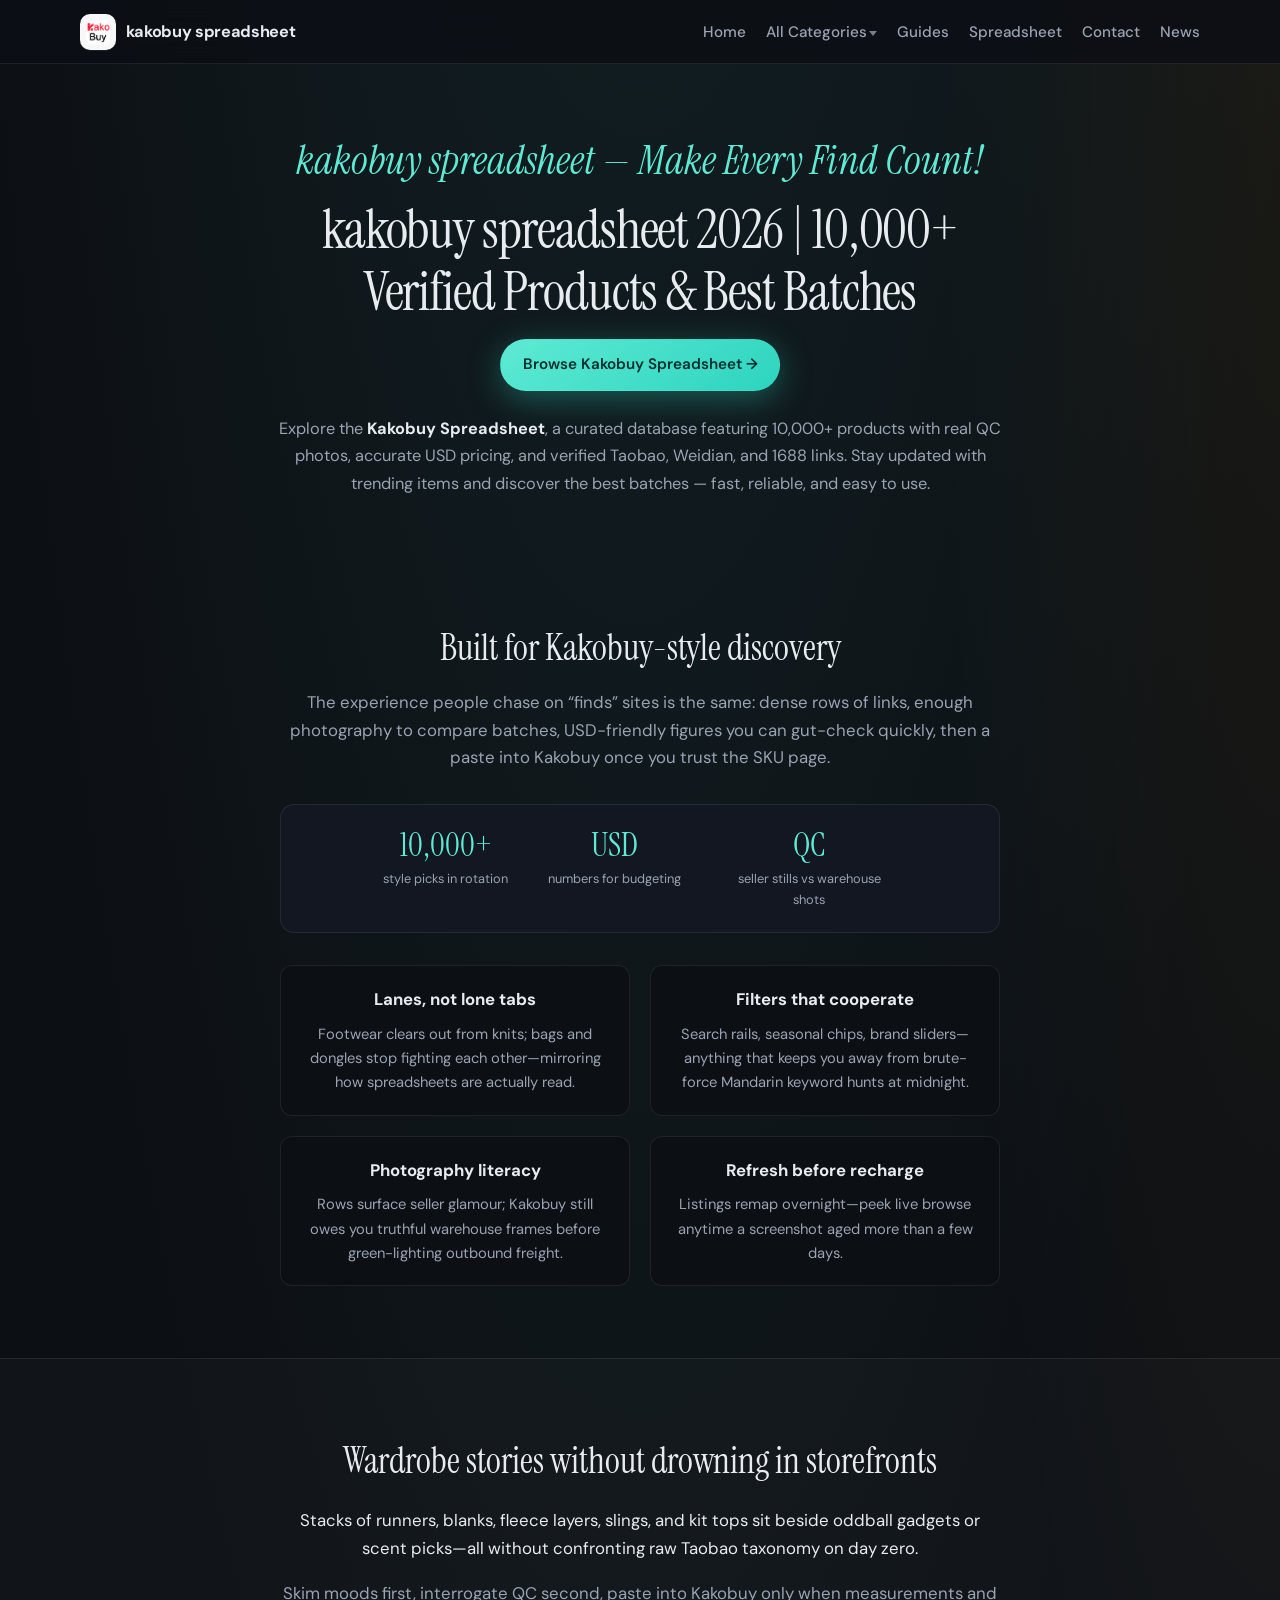
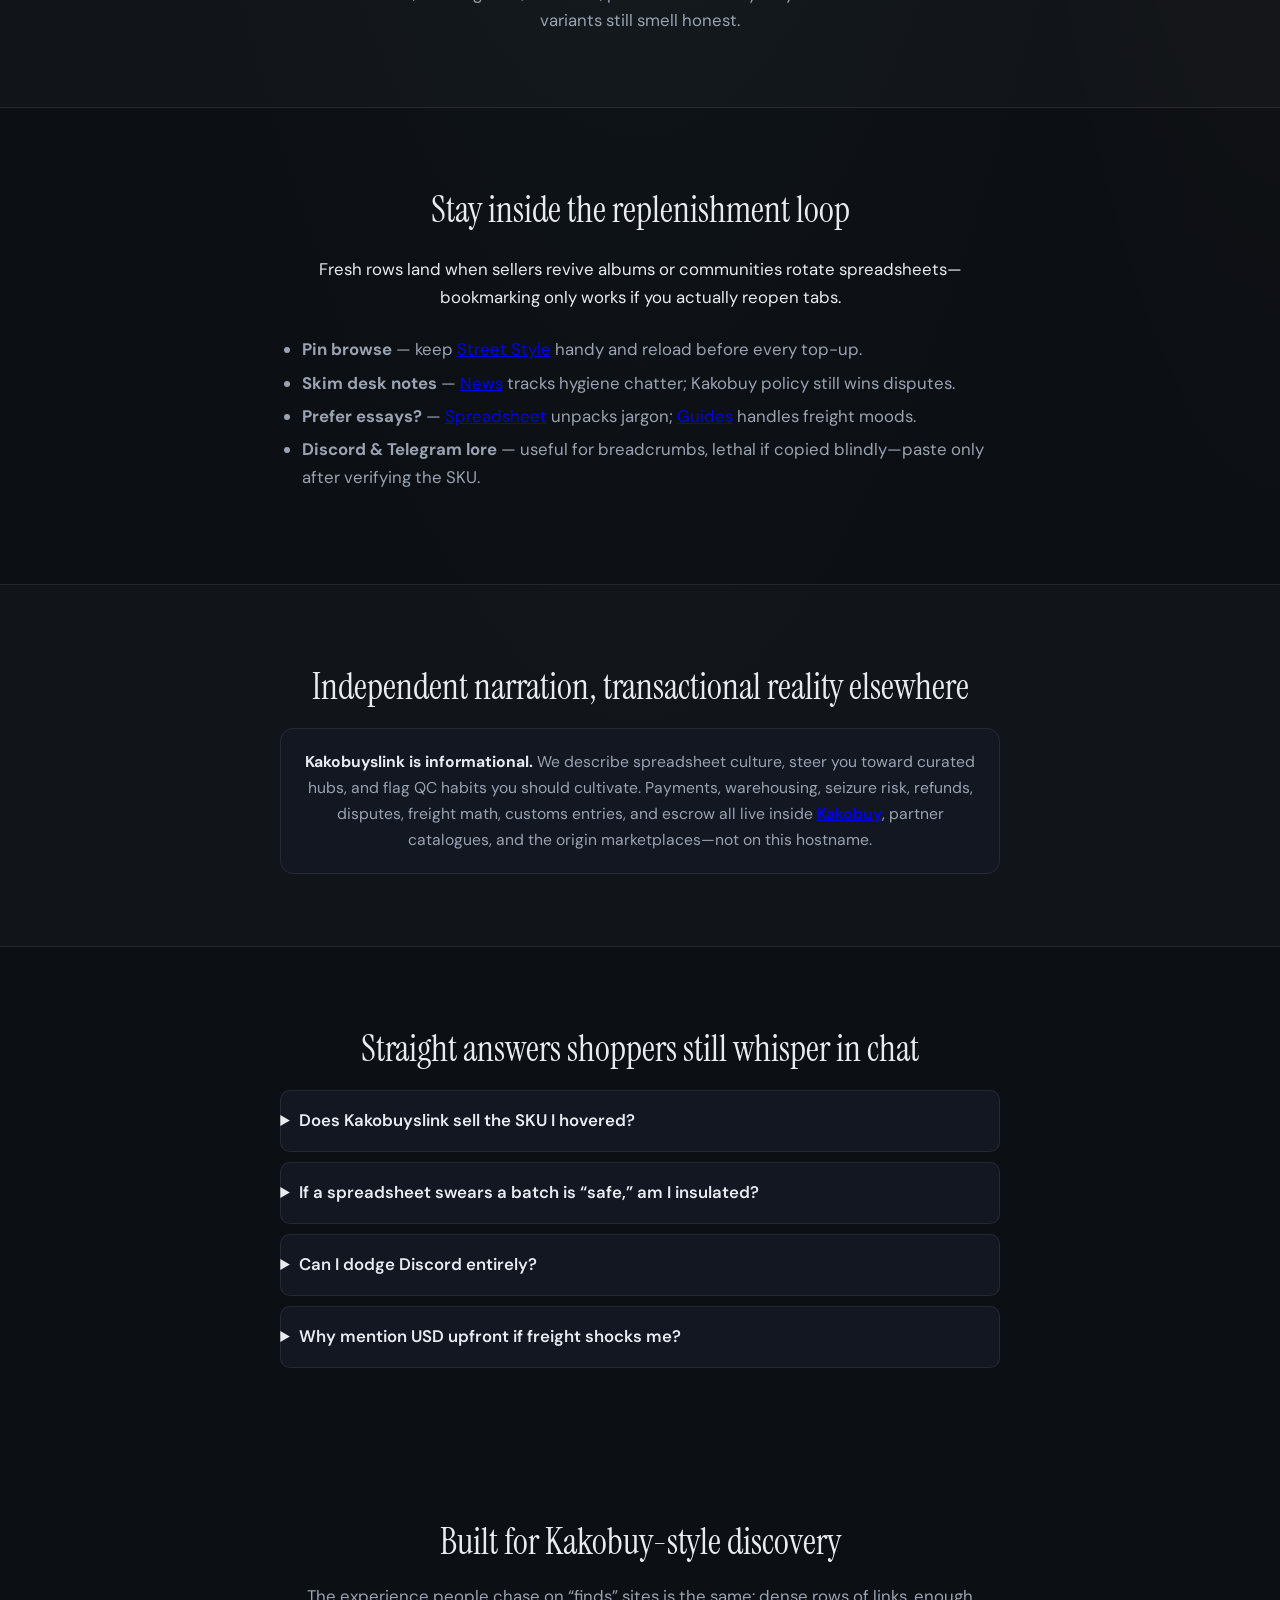
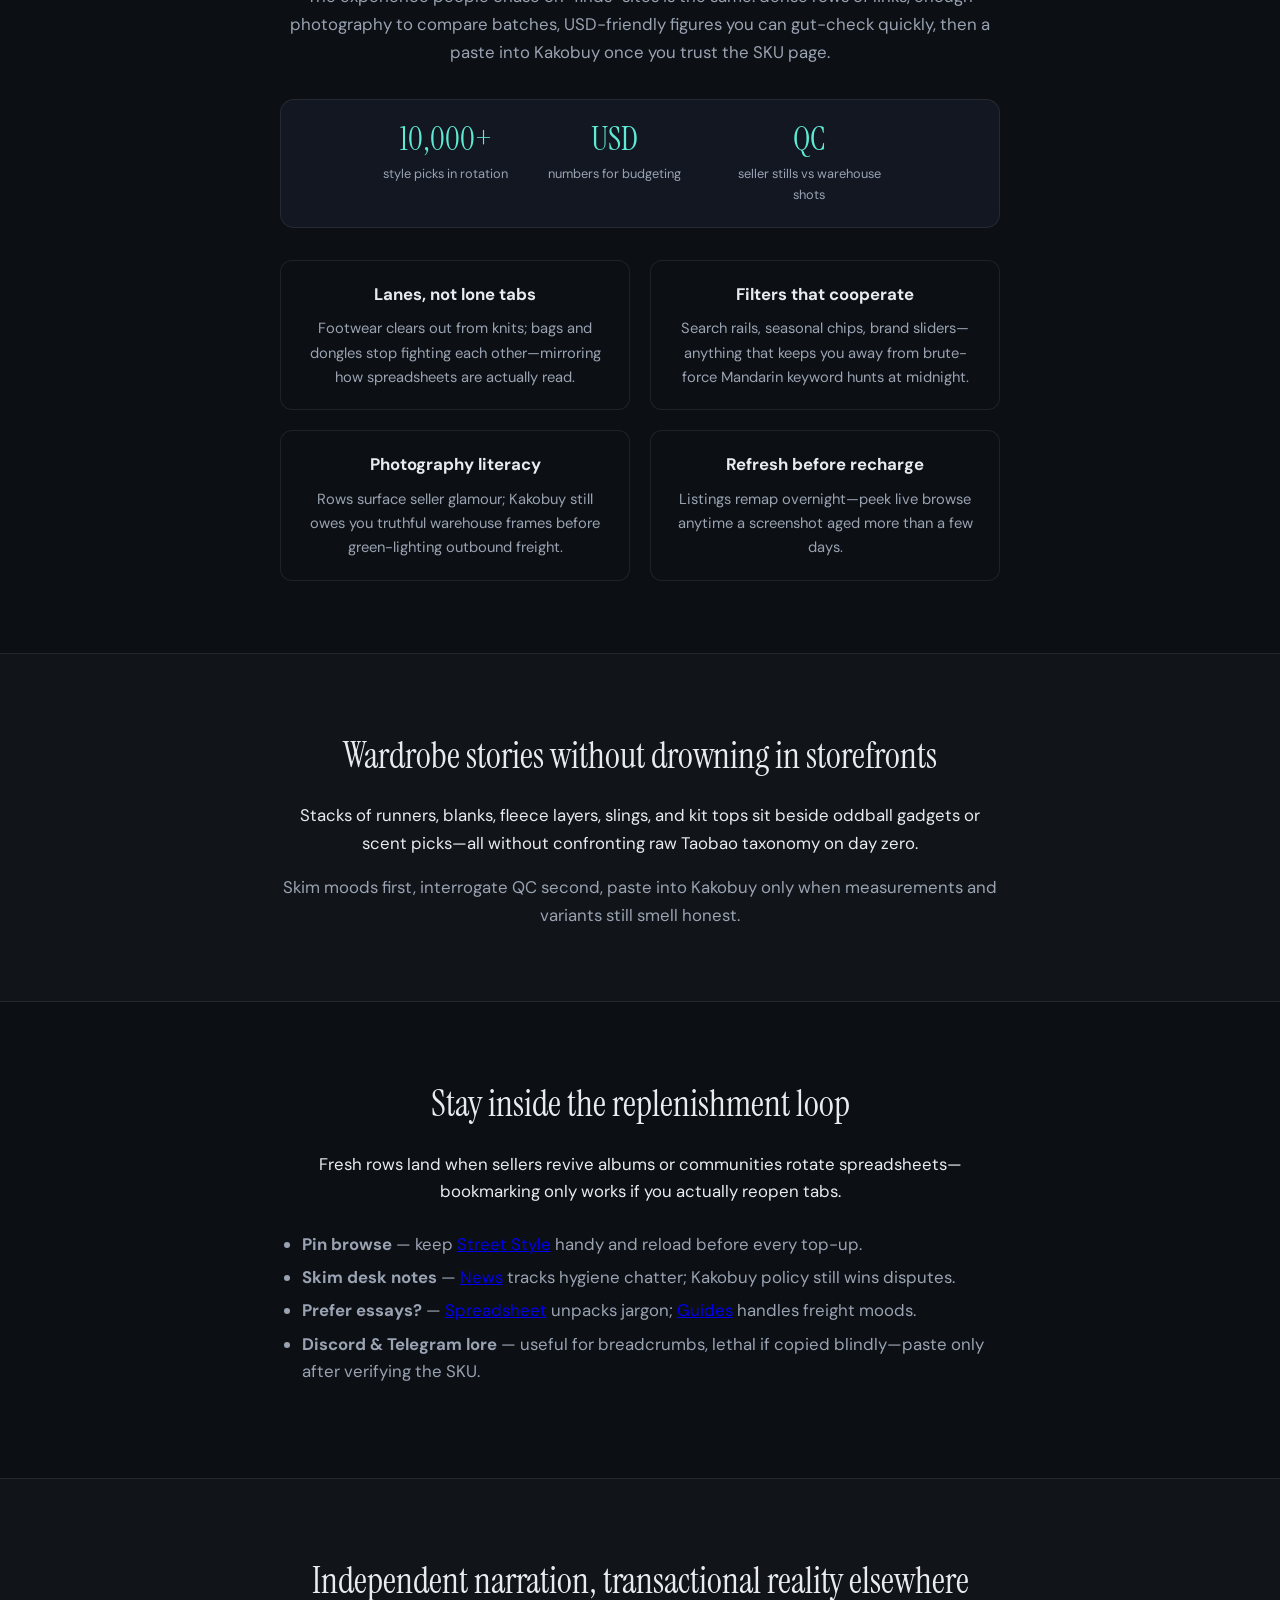
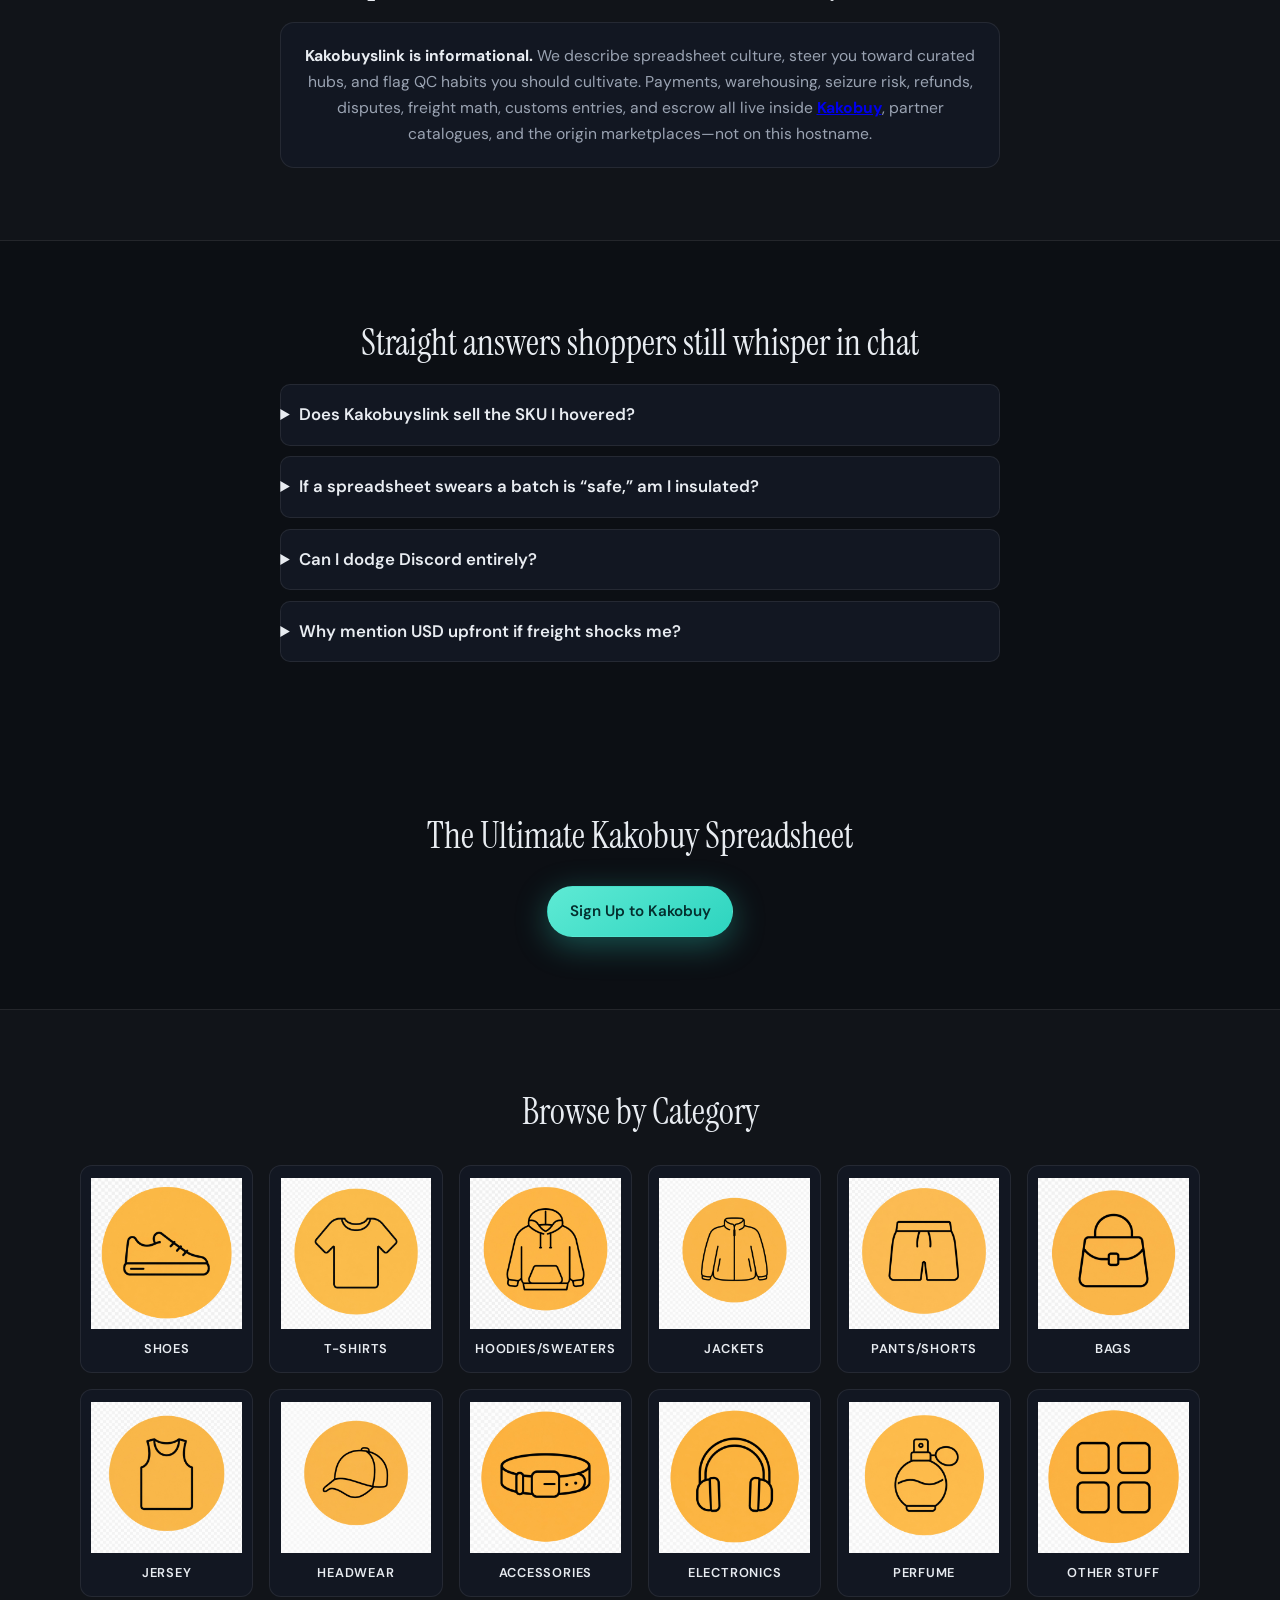
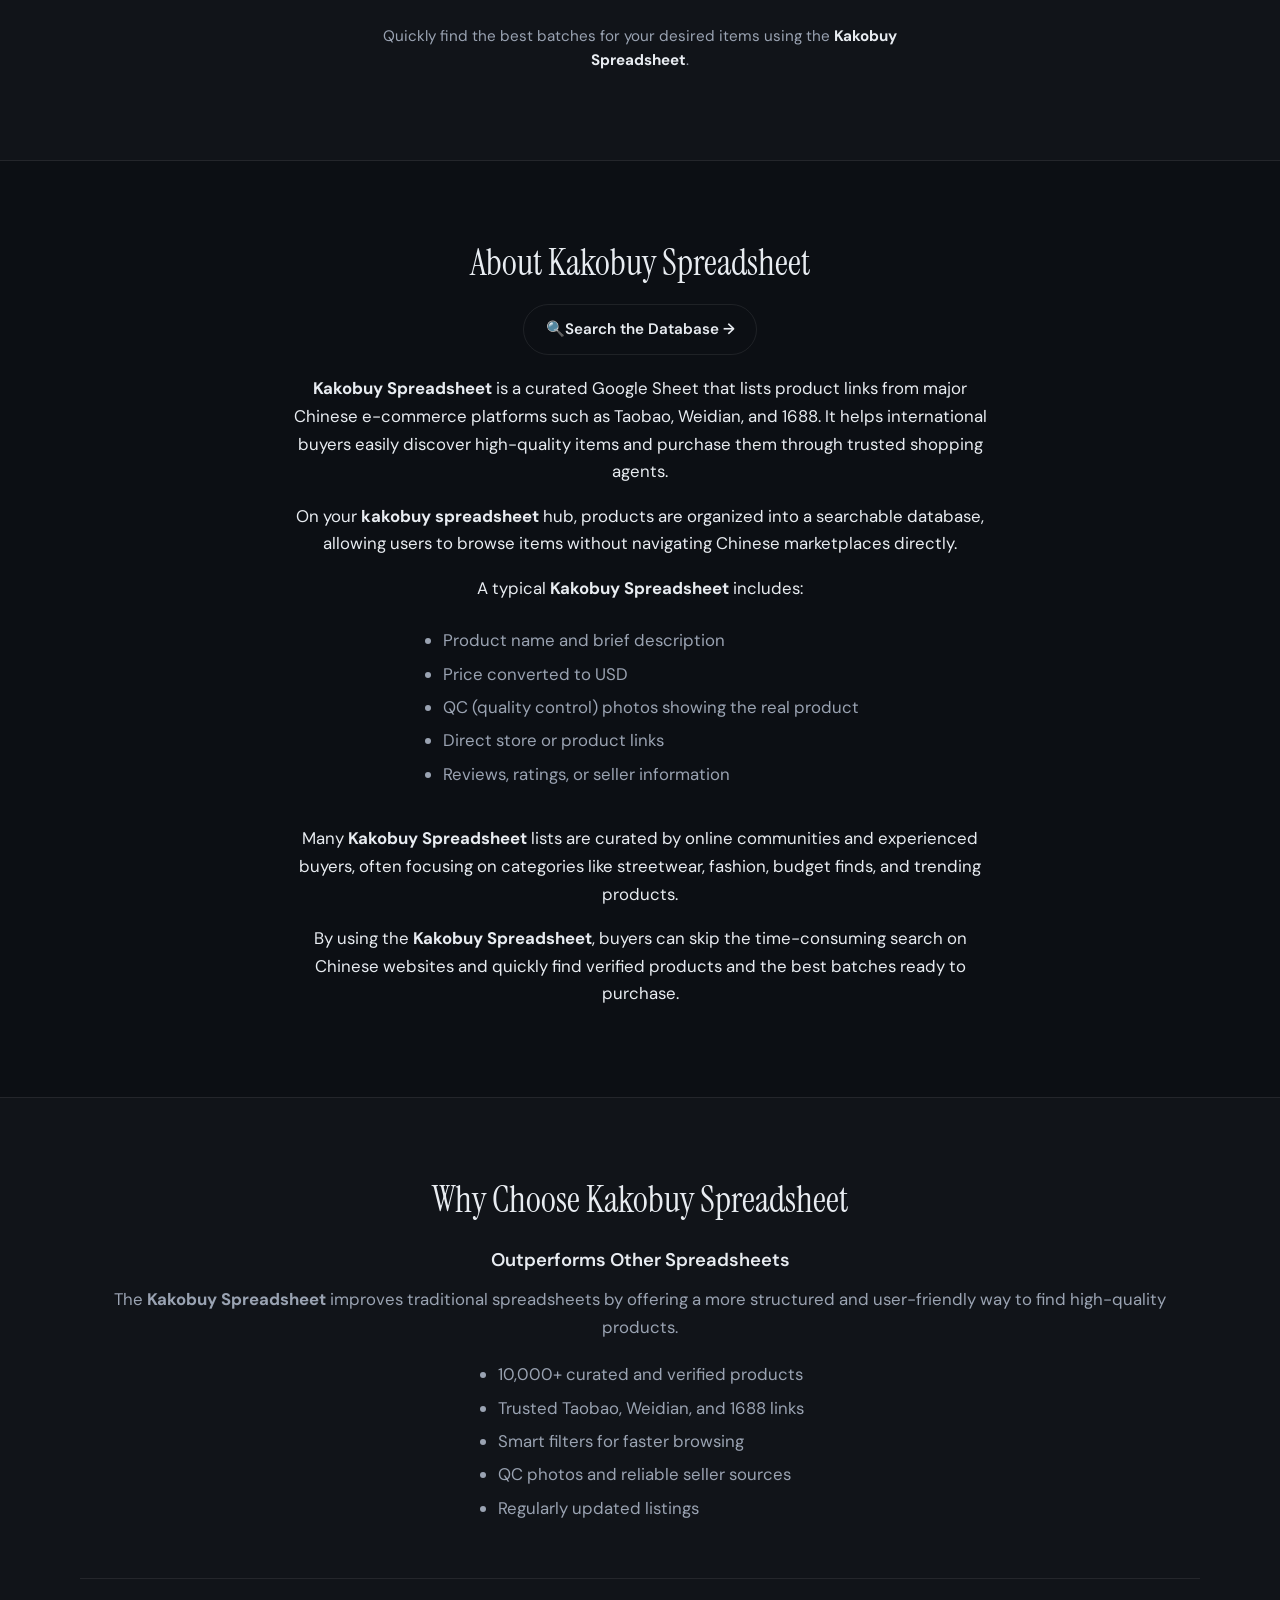
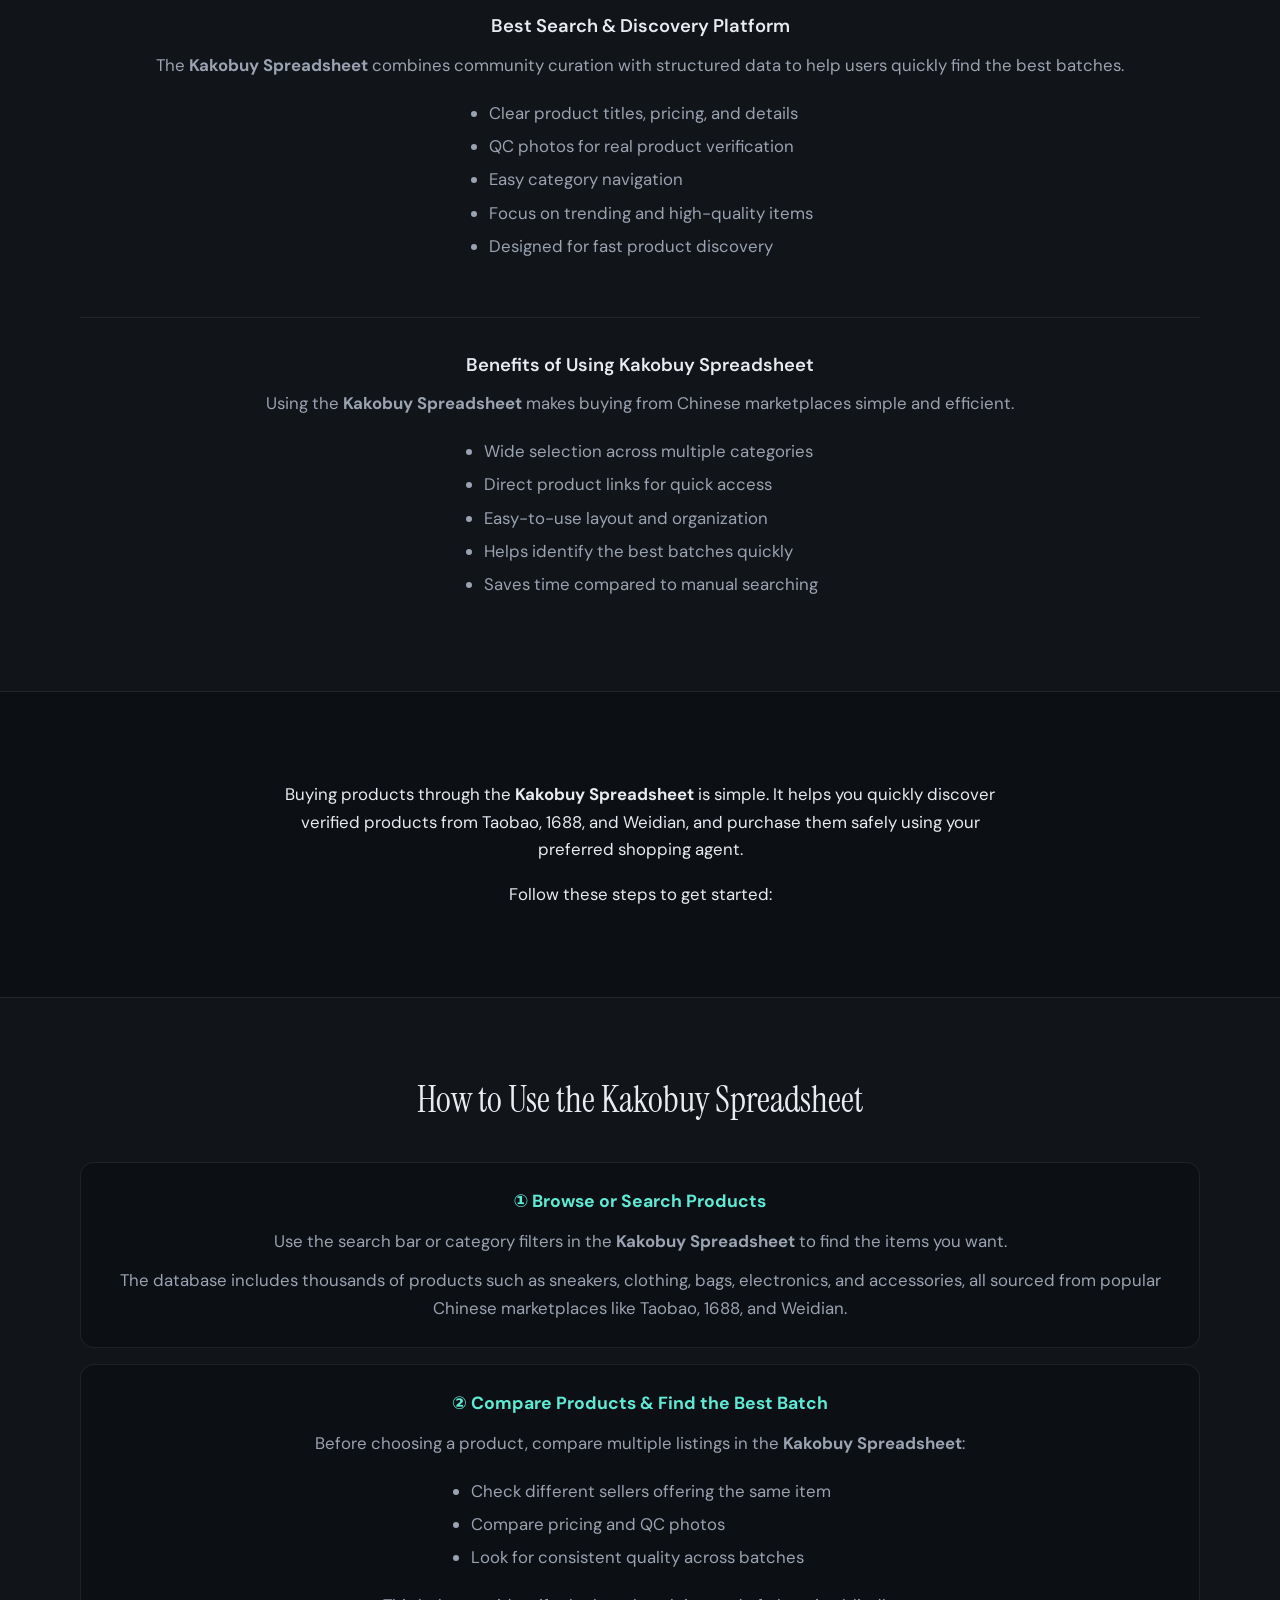
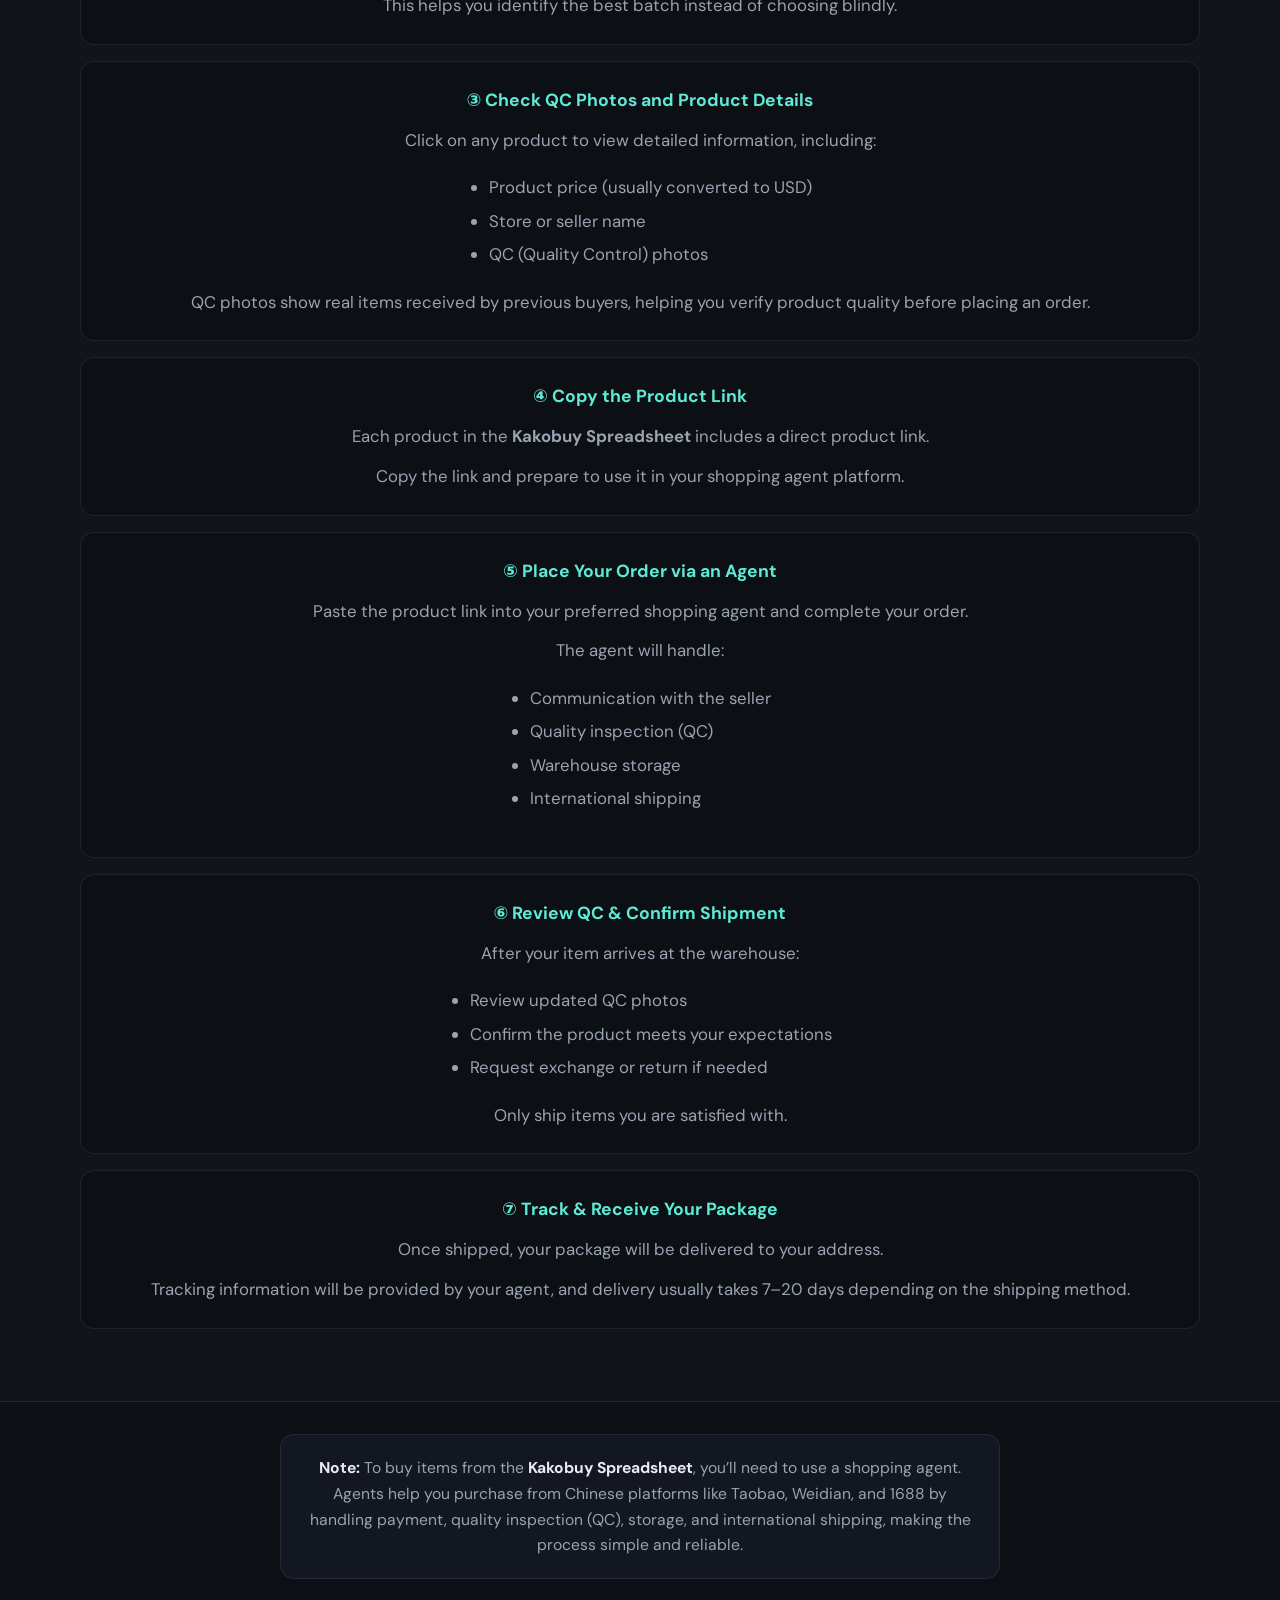
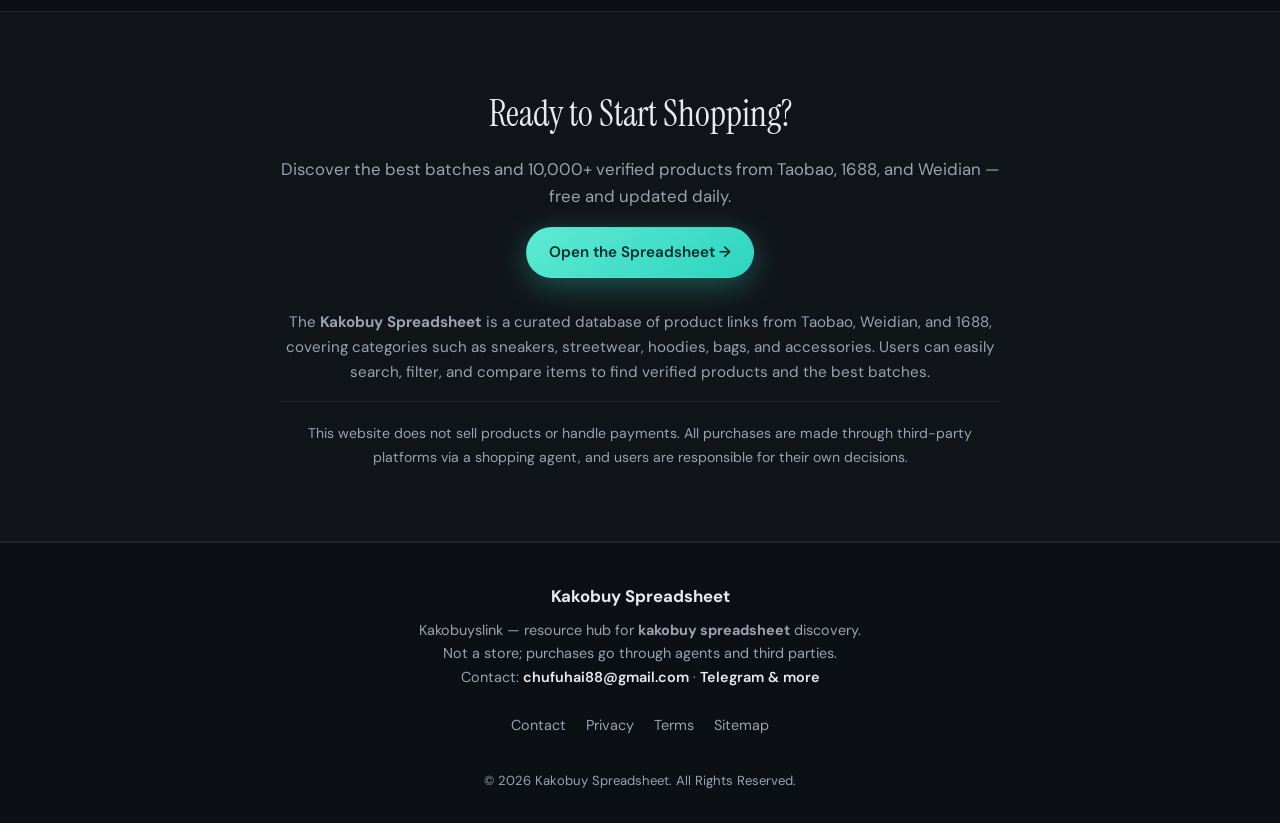
==== index.html @ d2edba05 "Initial commit: Kakobuyslink static site Co-authored-by: Cursor <cursoragent@cursor.com>" ====
<!DOCTYPE html>
<html lang="en">
<head>
  <meta charset="UTF-8">
  <meta name="viewport" content="width=device-width, initial-scale=1">
  <title>kakobuy spreadsheet 2026 | 10,000+ Verified Products &amp; Best Batches | Kakobuyslink</title>
  <meta name="description" content="Explore the Kakobuy Spreadsheet — a curated database with 10,000+ products, real QC photos, accurate USD pricing, and verified Taobao, Weidian, and 1688 links. Find the best batches on Kakobuyslink.">
  <meta name="keywords" content="kakobuy spreadsheet, kakobuy, kakobuyslink, weidian spreadsheet, taobao finds, 1688 spreadsheet, shopping agent, QC photos">
  <link rel="canonical" href="https://kakobuyslink.com/">
  <meta property="og:type" content="website">
  <meta property="og:url" content="https://kakobuyslink.com/">
  <meta property="og:title" content="kakobuy spreadsheet 2026 | 10,000+ Verified Products &amp; Best Batches">
  <meta property="og:description" content="Curated Kakobuy Spreadsheet with real QC photos, USD pricing, and verified links from Taobao, Weidian, and 1688. Updated picks and best batches.">
  <meta property="og:locale" content="en_US">
  <meta property="og:image" content="https://kakobuyslink.com/assets/img/logo-icon.png">
  <meta property="og:image:alt" content="Kakobuyslink — Kakobuy Spreadsheet hub">
  <meta name="twitter:card" content="summary_large_image">
  <meta name="twitter:image" content="https://kakobuyslink.com/assets/img/logo-icon.png">
  <meta name="twitter:title" content="kakobuy spreadsheet 2026 | Kakobuyslink">
  <meta name="twitter:description" content="10,000+ verified products, QC photos, and trusted marketplace links — the Kakobuy Spreadsheet hub.">
  <link rel="preconnect" href="https://fonts.googleapis.com">
  <link rel="preconnect" href="https://fonts.gstatic.com" crossorigin>
  <link href="https://fonts.googleapis.com/css2?family=DM+Sans:ital,opsz,wght@0,9..40,400;0,9..40,500;0,9..40,600;0,9..40,700;1,9..40,400&family=Instrument+Serif:ital@0;1&display=swap" rel="stylesheet">
  <link rel="icon" type="image/png" href="assets/img/logo-icon.png">
  <link rel="apple-touch-icon" href="assets/img/logo-icon.png">
  <link rel="stylesheet" href="assets/css/style.css">
  <!-- Primary CTAs ("Browse...", "Search the Database...", "Open the Spreadsheet") point to external catalog — update hrefs if URL changes. -->
  <script type="application/ld+json">
  {
    "@context": "https://schema.org",
    "@graph": [
      {
        "@type": "WebSite",
        "@id": "https://kakobuyslink.com/#website",
        "name": "Kakobuyslink",
        "url": "https://kakobuyslink.com/",
        "description": "Kakobuy Spreadsheet — curated product database and guides for agent shopping from Taobao, Weidian, and 1688."
      },
      {
        "@type": "Organization",
        "name": "Kakobuyslink",
        "url": "https://kakobuyslink.com/"
      },
      {
        "@type": "WebPage",
        "@id": "https://kakobuyslink.com/#webpage",
        "name": "kakobuy spreadsheet 2026 | 10,000+ Verified Products & Best Batches",
        "url": "https://kakobuyslink.com/",
        "isPartOf": { "@id": "https://kakobuyslink.com/#website" }
      },
      {
        "@type": "FAQPage",
        "mainEntity": [
          {
            "@type": "Question",
            "name": "What is the Kakobuy spreadsheet?",
            "acceptedAnswer": {
              "@type": "Answer",
              "text": "The Kakobuy spreadsheet is a curated list or database of product links from Chinese marketplaces such as Taobao, Weidian, and 1688. It usually includes USD pricing, QC photos, and seller notes so international buyers can paste links into Kakobuy or another shopping agent to purchase safely."
            }
          },
          {
            "@type": "Question",
            "name": "Do I need a shopping agent to use a Kakobuy spreadsheet?",
            "acceptedAnswer": {
              "@type": "Answer",
              "text": "Yes. Marketplaces like Taobao, Weidian, and 1688 are set up for domestic buyers. A shopping agent handles payment, warehouse QC, consolidation, and international shipping on your behalf."
            }
          }
        ]
      }
    ]
  }
  </script>
</head>
<body>
  <a class="skip-link" href="#main">Skip to content</a>
  <header class="site-header">
    <div class="wrap header-inner">
      <a class="logo" href="/" aria-label="kakobuy spreadsheet home">
        <img class="logo-mark" src="assets/img/logo-icon.png" width="36" height="36" alt="" decoding="async">
        <span class="logo-text">kakobuy spreadsheet</span>
      </a>
      <button type="button" class="nav-toggle" aria-expanded="false" aria-controls="site-nav" id="nav-toggle">
        <span class="nav-toggle-bar"></span>
        <span class="visually-hidden">Menu</span>
      </button>
      <nav class="site-nav" id="site-nav" aria-label="Primary">
        <ul class="nav-primary">
          <li><a href="/">Home</a></li>
          <li class="nav-item-has-sub">
            <a href="https://streetstyle.maisonlooks.com/" class="nav-parent" target="_blank" rel="noopener noreferrer">All Categories <span class="nav-chevron" aria-hidden="true"></span></a>
            <ul class="nav-sub" aria-label="Product categories">
              <li><a href="https://streetstyle.maisonlooks.com/en/c/shoes" target="_blank" rel="noopener noreferrer">Shoes</a></li>
              <li><a href="https://streetstyle.maisonlooks.com/en/search?q=t-shirt" target="_blank" rel="noopener noreferrer">T-Shirts</a></li>
              <li><a href="https://streetstyle.maisonlooks.com/en/search?q=sweatshirt" target="_blank" rel="noopener noreferrer">Hoodies/Sweaters</a></li>
              <li><a href="https://streetstyle.maisonlooks.com/en/c/outerwear" target="_blank" rel="noopener noreferrer">Jackets</a></li>
              <li><a href="https://streetstyle.maisonlooks.com/en/c/bottoms" target="_blank" rel="noopener noreferrer">Pants/Shorts</a></li>
              <li><a href="https://streetstyle.maisonlooks.com/en/search?q=bag" target="_blank" rel="noopener noreferrer">Bags</a></li>
              <li><a href="https://streetstyle.maisonlooks.com/en/search?q=jersey" target="_blank" rel="noopener noreferrer">Jersey</a></li>
              <li><a href="https://streetstyle.maisonlooks.com/en/search?q=cap" target="_blank" rel="noopener noreferrer">Headwear</a></li>
              <li><a href="https://streetstyle.maisonlooks.com/en/c/accessories" target="_blank" rel="noopener noreferrer">Accessories</a></li>
              <li><a href="https://streetstyle.maisonlooks.com/en/c/electronics" target="_blank" rel="noopener noreferrer">Electronics</a></li>
              <li><a href="https://streetstyle.maisonlooks.com/en/c/beauty" target="_blank" rel="noopener noreferrer">Perfume</a></li>
              <li><a href="https://streetstyle.maisonlooks.com/" target="_blank" rel="noopener noreferrer">Other Stuff</a></li>
            </ul>
          </li>
          <li><a href="/guides.html">Guides</a></li>
          <li><a href="/spreadsheet.html">Spreadsheet</a></li>
          <li><a href="/contact.html">Contact</a></li>
          <li><a href="/news.html">News</a></li>
        </ul>
      </nav>
    </div>
  </header>

  <main id="main">
    <section class="hero hero-lit" id="spreadsheet" aria-label="Kakobuy Spreadsheet hero">
      <div class="wrap hero-lit-inner">
        <p class="hero-tagline">kakobuy spreadsheet — Make Every Find Count!</p>
        <h1 class="hero-title">kakobuy spreadsheet 2026 | 10,000+ Verified Products &amp; Best Batches</h1>
        <p class="hero-cta-line">
          <a class="btn btn-primary" href="https://streetstyle.maisonlooks.com/" target="_blank" rel="noopener noreferrer">Browse Kakobuy Spreadsheet →</a>
        </p>
        <p class="hero-lead">Explore the <strong>Kakobuy Spreadsheet</strong>, a curated database featuring 10,000+ products with real QC photos, accurate USD pricing, and verified Taobao, Weidian, and 1688 links. Stay updated with trending items and discover the best batches — fast, reliable, and easy to use.</p>
      </div>    </section>

    <section class="section home-below-fold" id="hub-value" aria-labelledby="hub-value-heading">
      <div class="wrap narrow">
        <h2 id="hub-value-heading">Built for Kakobuy-style discovery</h2>
        <p class="section-intro">The experience people chase on “finds” sites is the same: dense rows of links, enough photography to compare batches, USD-friendly figures you can gut-check quickly, then a paste into Kakobuy once you trust the SKU page.</p>
        <div class="home-stat-strip">
          <div class="home-stat">
            <span class="home-stat-n">10,000+</span>
            <span class="home-stat-l">style picks in rotation</span>
          </div>
          <div class="home-stat">
            <span class="home-stat-n">USD</span>
            <span class="home-stat-l">numbers for budgeting</span>
          </div>
          <div class="home-stat">
            <span class="home-stat-n">QC</span>
            <span class="home-stat-l">seller stills vs warehouse shots</span>
          </div>
        </div>
        <div class="feature-grid home-value-grid">
          <div class="feature">
            <h3>Lanes, not lone tabs</h3>
            <p>Footwear clears out from knits; bags and dongles stop fighting each other—mirroring how spreadsheets are actually read.</p>
          </div>
          <div class="feature">
            <h3>Filters that cooperate</h3>
            <p>Search rails, seasonal chips, brand sliders—anything that keeps you away from brute-force Mandarin keyword hunts at midnight.</p>
          </div>
          <div class="feature">
            <h3>Photography literacy</h3>
            <p>Rows surface seller glamour; Kakobuy still owes you truthful warehouse frames before green-lighting outbound freight.</p>
          </div>
          <div class="feature">
            <h3>Refresh before recharge</h3>
            <p>Listings remap overnight—peek live browse anytime a screenshot aged more than a few days.</p>
          </div>
        </div>
      </div>
    </section>

    <section class="section section-alt home-below-fold" id="fashion-focus" aria-labelledby="fashion-focus-heading">
      <div class="wrap narrow">
        <h2 id="fashion-focus-heading">Wardrobe stories without drowning in storefronts</h2>
        <p>Stacks of runners, blanks, fleece layers, slings, and kit tops sit beside oddball gadgets or scent picks—all without confronting raw Taobao taxonomy on day zero.</p>
        <p class="muted-p">Skim moods first, interrogate QC second, paste into Kakobuy only when measurements and variants still smell honest.</p>
      </div>
    </section>

    <section class="section home-below-fold" id="stay-loop" aria-labelledby="stay-loop-heading">
      <div class="wrap narrow">
        <h2 id="stay-loop-heading">Stay inside the replenishment loop</h2>
        <p>Fresh rows land when sellers revive albums or communities rotate spreadsheets—bookmarking only works if you actually reopen tabs.</p>
        <ul class="content-list home-inline-list">
          <li><strong>Pin browse</strong> — keep <a href="https://streetstyle.maisonlooks.com/" target="_blank" rel="noopener noreferrer">Street Style</a> handy and reload before every top-up.</li>
          <li><strong>Skim desk notes</strong> — <a href="/news.html">News</a> tracks hygiene chatter; Kakobuy policy still wins disputes.</li>
          <li><strong>Prefer essays?</strong> — <a href="/spreadsheet.html">Spreadsheet</a> unpacks jargon; <a href="/guides.html">Guides</a> handles freight moods.</li>
          <li><strong>Discord &amp; Telegram lore</strong> — useful for breadcrumbs, lethal if copied blindly—paste only after verifying the SKU.</li>
        </ul>
      </div>
    </section>

    <section class="section section-alt home-below-fold" id="trust-layer" aria-labelledby="trust-heading">
      <div class="wrap narrow">
        <h2 id="trust-heading">Independent narration, transactional reality elsewhere</h2>
        <p class="agent-note-text home-indie-copy"><strong>Kakobuyslink is informational.</strong> We describe spreadsheet culture, steer you toward curated hubs, and flag QC habits you should cultivate. Payments, warehousing, seizure risk, refunds, disputes, freight math, customs entries, and escrow all live inside <strong><a href="https://kakobuy.com/" target="_blank" rel="noopener noreferrer">Kakobuy</a></strong>, partner catalogues, and the origin marketplaces—not on this hostname.</p>
      </div>
    </section>

    <section class="section home-below-fold home-faq-block" aria-labelledby="home-faq-heading">
      <div class="wrap narrow">
        <h2 id="home-faq-heading">Straight answers shoppers still whisper in chat</h2>
        <div class="home-faq">
          <details>
            <summary>Does Kakobuyslink sell the SKU I hovered?</summary>
            <p>No storefront here—browse partners surface rows, Kakobuy runs checkout, sellers fulfill domestically.</p>
          </details>
          <details>
            <summary>If a spreadsheet swears a batch is “safe,” am I insulated?</summary>
            <p>Community shorthand decays weekly. Verification means repeating sizing, QC, link, and weight checks whenever money moves.</p>
          </details>
          <details>
            <summary>Can I dodge Discord entirely?</summary>
            <p>Yes—the catalogues we link emphasize UI filters. Hobby servers remain optional garnish, not prerequisites.</p>
          </details>
          <details>
            <summary>Why mention USD upfront if freight shocks me?</summary>
            <p>Columns rank intent; Kakobuy’s calculators plus duties, insurance, DIM divisors, and FX finish the terrifying truth.</p>
          </details>
        </div>
      </div>
    </section>

    <section class="section home-below-fold" id="hub-value" aria-labelledby="hub-value-heading">
      <div class="wrap narrow">
        <h2 id="hub-value-heading">Built for Kakobuy-style discovery</h2>
        <p class="section-intro">The experience people chase on “finds” sites is the same: dense rows of links, enough photography to compare batches, USD-friendly figures you can gut-check quickly, then a paste into Kakobuy once you trust the SKU page.</p>
        <div class="home-stat-strip">
          <div class="home-stat">
            <span class="home-stat-n">10,000+</span>
            <span class="home-stat-l">style picks in rotation</span>
          </div>
          <div class="home-stat">
            <span class="home-stat-n">USD</span>
            <span class="home-stat-l">numbers for budgeting</span>
          </div>
          <div class="home-stat">
            <span class="home-stat-n">QC</span>
            <span class="home-stat-l">seller stills vs warehouse shots</span>
          </div>
        </div>
        <div class="feature-grid home-value-grid">
          <div class="feature">
            <h3>Lanes, not lone tabs</h3>
            <p>Footwear clears out from knits; bags and dongles stop fighting each other—mirroring how spreadsheets are actually read.</p>
          </div>
          <div class="feature">
            <h3>Filters that cooperate</h3>
            <p>Search rails, seasonal chips, brand sliders—anything that keeps you away from brute-force Mandarin keyword hunts at midnight.</p>
          </div>
          <div class="feature">
            <h3>Photography literacy</h3>
            <p>Rows surface seller glamour; Kakobuy still owes you truthful warehouse frames before green-lighting outbound freight.</p>
          </div>
          <div class="feature">
            <h3>Refresh before recharge</h3>
            <p>Listings remap overnight—peek live browse anytime a screenshot aged more than a few days.</p>
          </div>
        </div>
      </div>
    </section>

    <section class="section section-alt home-below-fold" id="fashion-focus" aria-labelledby="fashion-focus-heading">
      <div class="wrap narrow">
        <h2 id="fashion-focus-heading">Wardrobe stories without drowning in storefronts</h2>
        <p>Stacks of runners, blanks, fleece layers, slings, and kit tops sit beside oddball gadgets or scent picks—all without confronting raw Taobao taxonomy on day zero.</p>
        <p class="muted-p">Skim moods first, interrogate QC second, paste into Kakobuy only when measurements and variants still smell honest.</p>
      </div>
    </section>

    <section class="section home-below-fold" id="stay-loop" aria-labelledby="stay-loop-heading">
      <div class="wrap narrow">
        <h2 id="stay-loop-heading">Stay inside the replenishment loop</h2>
        <p>Fresh rows land when sellers revive albums or communities rotate spreadsheets—bookmarking only works if you actually reopen tabs.</p>
        <ul class="content-list home-inline-list">
          <li><strong>Pin browse</strong> — keep <a href="https://streetstyle.maisonlooks.com/" target="_blank" rel="noopener noreferrer">Street Style</a> handy and reload before every top-up.</li>
          <li><strong>Skim desk notes</strong> — <a href="/news.html">News</a> tracks hygiene chatter; Kakobuy policy still wins disputes.</li>
          <li><strong>Prefer essays?</strong> — <a href="/spreadsheet.html">Spreadsheet</a> unpacks jargon; <a href="/guides.html">Guides</a> handles freight moods.</li>
          <li><strong>Discord &amp; Telegram lore</strong> — useful for breadcrumbs, lethal if copied blindly—paste only after verifying the SKU.</li>
        </ul>
      </div>
    </section>

    <section class="section section-alt home-below-fold" id="trust-layer" aria-labelledby="trust-heading">
      <div class="wrap narrow">
        <h2 id="trust-heading">Independent narration, transactional reality elsewhere</h2>
        <p class="agent-note-text home-indie-copy"><strong>Kakobuyslink is informational.</strong> We describe spreadsheet culture, steer you toward curated hubs, and flag QC habits you should cultivate. Payments, warehousing, seizure risk, refunds, disputes, freight math, customs entries, and escrow all live inside <strong><a href="https://kakobuy.com/" target="_blank" rel="noopener noreferrer">Kakobuy</a></strong>, partner catalogues, and the origin marketplaces—not on this hostname.</p>
      </div>
    </section>

    <section class="section home-below-fold home-faq-block" aria-labelledby="home-faq-heading">
      <div class="wrap narrow">
        <h2 id="home-faq-heading">Straight answers shoppers still whisper in chat</h2>
        <div class="home-faq">
          <details>
            <summary>Does Kakobuyslink sell the SKU I hovered?</summary>
            <p>No storefront here—browse partners surface rows, Kakobuy runs checkout, sellers fulfill domestically.</p>
          </details>
          <details>
            <summary>If a spreadsheet swears a batch is “safe,” am I insulated?</summary>
            <p>Community shorthand decays weekly. Verification means repeating sizing, QC, link, and weight checks whenever money moves.</p>
          </details>
          <details>
            <summary>Can I dodge Discord entirely?</summary>
            <p>Yes—the catalogues we link emphasize UI filters. Hobby servers remain optional garnish, not prerequisites.</p>
          </details>
          <details>
            <summary>Why mention USD upfront if freight shocks me?</summary>
            <p>Columns rank intent; Kakobuy’s calculators plus duties, insurance, DIM divisors, and FX finish the terrifying truth.</p>
          </details>
        </div>
      </div>
    </section>

    <section class="section section-ultimate" id="ultimate">
      <div class="wrap narrow">
        <h2>The Ultimate Kakobuy Spreadsheet</h2>
        <p class="section-cta">
          <a class="btn btn-primary" href="https://kakobuy.com/" target="_blank" rel="noopener noreferrer">Sign Up to Kakobuy</a>
        </p>
      </div>
    </section>

    <section class="section section-alt section-categories" id="categories">
      <div class="wrap">
        <h2>Browse by Category</h2>
        <div class="category-grid" role="list">
          <a class="cat-tile" id="cat-shoes" role="listitem" href="https://streetstyle.maisonlooks.com/en/c/shoes" target="_blank" rel="noopener noreferrer">
            <img class="cat-tile-thumb" src="assets/img/categories/cat-shoes.png" width="120" height="120" alt="Shoes category" decoding="async" loading="lazy">
            <h3>Shoes</h3>
          </a>
          <a class="cat-tile" id="cat-tshirts" role="listitem" href="https://streetstyle.maisonlooks.com/en/search?q=t-shirt" target="_blank" rel="noopener noreferrer">
            <img class="cat-tile-thumb" src="assets/img/categories/cat-tshirts.png" width="120" height="120" alt="T-Shirts category" decoding="async" loading="lazy">
            <h3>T-Shirts</h3>
          </a>
          <a class="cat-tile" id="cat-hoodies" role="listitem" href="https://streetstyle.maisonlooks.com/en/search?q=sweatshirt" target="_blank" rel="noopener noreferrer">
            <img class="cat-tile-thumb" src="assets/img/categories/cat-hoodies.png" width="120" height="120" alt="Hoodies and sweaters category" decoding="async" loading="lazy">
            <h3>Hoodies/Sweaters</h3>
          </a>
          <a class="cat-tile" id="cat-jackets" role="listitem" href="https://streetstyle.maisonlooks.com/en/c/outerwear" target="_blank" rel="noopener noreferrer">
            <img class="cat-tile-thumb" src="assets/img/categories/cat-jackets.png" width="120" height="120" alt="Jackets category" decoding="async" loading="lazy">
            <h3>Jackets</h3>
          </a>
          <a class="cat-tile" id="cat-pants" role="listitem" href="https://streetstyle.maisonlooks.com/en/c/bottoms" target="_blank" rel="noopener noreferrer">
            <img class="cat-tile-thumb" src="assets/img/categories/cat-pants.png" width="120" height="120" alt="Pants and shorts category" decoding="async" loading="lazy">
            <h3>Pants/Shorts</h3>
          </a>
          <a class="cat-tile" id="cat-bags" role="listitem" href="https://streetstyle.maisonlooks.com/en/search?q=bag" target="_blank" rel="noopener noreferrer">
            <img class="cat-tile-thumb" src="assets/img/categories/cat-bags.png" width="120" height="120" alt="Bags category" decoding="async" loading="lazy">
            <h3>Bags</h3>
          </a>
          <a class="cat-tile" id="cat-jersey" role="listitem" href="https://streetstyle.maisonlooks.com/en/search?q=jersey" target="_blank" rel="noopener noreferrer">
            <img class="cat-tile-thumb" src="assets/img/categories/cat-jersey.png" width="120" height="120" alt="Jersey category" decoding="async" loading="lazy">
            <h3>Jersey</h3>
          </a>
          <a class="cat-tile" id="cat-headwear" role="listitem" href="https://streetstyle.maisonlooks.com/en/search?q=cap" target="_blank" rel="noopener noreferrer">
            <img class="cat-tile-thumb" src="assets/img/categories/cat-headwear.png" width="120" height="120" alt="Headwear category" decoding="async" loading="lazy">
            <h3>Headwear</h3>
          </a>
          <a class="cat-tile" id="cat-accessories" role="listitem" href="https://streetstyle.maisonlooks.com/en/c/accessories" target="_blank" rel="noopener noreferrer">
            <img class="cat-tile-thumb" src="assets/img/categories/cat-accessories.png" width="120" height="120" alt="Accessories category" decoding="async" loading="lazy">
            <h3>Accessories</h3>
          </a>
          <a class="cat-tile" id="cat-electronics" role="listitem" href="https://streetstyle.maisonlooks.com/en/c/electronics" target="_blank" rel="noopener noreferrer">
            <img class="cat-tile-thumb" src="assets/img/categories/cat-electronics.png" width="120" height="120" alt="Electronics category" decoding="async" loading="lazy">
            <h3>Electronics</h3>
          </a>
          <a class="cat-tile" id="cat-perfume" role="listitem" href="https://streetstyle.maisonlooks.com/en/c/beauty" target="_blank" rel="noopener noreferrer">
            <img class="cat-tile-thumb" src="assets/img/categories/cat-perfume.png" width="120" height="120" alt="Perfume category" decoding="async" loading="lazy">
            <h3>Perfume</h3>
          </a>
          <a class="cat-tile" id="cat-other" role="listitem" href="https://streetstyle.maisonlooks.com/" target="_blank" rel="noopener noreferrer">
            <img class="cat-tile-thumb" src="assets/img/categories/cat-other.png" width="120" height="120" alt="Other items category" decoding="async" loading="lazy">
            <h3>Other Stuff</h3>
          </a>
        </div>
        <p class="category-footnote">Quickly find the best batches for your desired items using the <strong>Kakobuy Spreadsheet</strong>.</p>
      </div>
    </section>

    <section class="section" id="about">
      <div class="wrap narrow">
        <h2>About Kakobuy Spreadsheet</h2>
        <p class="section-cta-inline">
          <a class="btn btn-ghost" href="https://streetstyle.maisonlooks.com/" target="_blank" rel="noopener noreferrer">🔍Search the Database →</a>
        </p>
        <p><strong>Kakobuy Spreadsheet</strong> is a curated Google Sheet that lists product links from major Chinese e-commerce platforms such as Taobao, Weidian, and 1688. It helps international buyers easily discover high-quality items and purchase them through trusted shopping agents.</p>
        <p>On your <strong>kakobuy spreadsheet</strong> hub, products are organized into a searchable database, allowing users to browse items without navigating Chinese marketplaces directly.</p>
        <p>A typical <strong>Kakobuy Spreadsheet</strong> includes:</p>
        <ul class="content-list">
          <li>Product name and brief description</li>
          <li>Price converted to USD</li>
          <li>QC (quality control) photos showing the real product</li>
          <li>Direct store or product links</li>
          <li>Reviews, ratings, or seller information</li>
        </ul>
        <p>Many <strong>Kakobuy Spreadsheet</strong> lists are curated by online communities and experienced buyers, often focusing on categories like streetwear, fashion, budget finds, and trending products.</p>
        <p>By using the <strong>Kakobuy Spreadsheet</strong>, buyers can skip the time-consuming search on Chinese websites and quickly find verified products and the best batches ready to purchase.</p>
      </div>
    </section>

    <section class="section section-alt" id="why">
      <div class="wrap">
        <h2>Why Choose Kakobuy Spreadsheet</h2>

        <div class="why-block">
          <h3>Outperforms Other Spreadsheets</h3>
          <p>The <strong>Kakobuy Spreadsheet</strong> improves traditional spreadsheets by offering a more structured and user-friendly way to find high-quality products.</p>
          <ul class="content-list">
            <li>10,000+ curated and verified products</li>
            <li>Trusted Taobao, Weidian, and 1688 links</li>
            <li>Smart filters for faster browsing</li>
            <li>QC photos and reliable seller sources</li>
            <li>Regularly updated listings</li>
          </ul>
        </div>

        <div class="why-block">
          <h3>Best Search &amp; Discovery Platform</h3>
          <p>The <strong>Kakobuy Spreadsheet</strong> combines community curation with structured data to help users quickly find the best batches.</p>
          <ul class="content-list">
            <li>Clear product titles, pricing, and details</li>
            <li>QC photos for real product verification</li>
            <li>Easy category navigation</li>
            <li>Focus on trending and high-quality items</li>
            <li>Designed for fast product discovery</li>
          </ul>
        </div>

        <div class="why-block">
          <h3>Benefits of Using Kakobuy Spreadsheet</h3>
          <p>Using the <strong>Kakobuy Spreadsheet</strong> makes buying from Chinese marketplaces simple and efficient.</p>
          <ul class="content-list">
            <li>Wide selection across multiple categories</li>
            <li>Direct product links for quick access</li>
            <li>Easy-to-use layout and organization</li>
            <li>Helps identify the best batches quickly</li>
            <li>Saves time compared to manual searching</li>
          </ul>
        </div>
      </div>
    </section>

    <section class="section" id="steps-intro">
      <div class="wrap narrow">
        <p>Buying products through the <strong>Kakobuy Spreadsheet</strong> is simple. It helps you quickly discover verified products from Taobao, 1688, and Weidian, and purchase them safely using your preferred shopping agent.</p>
        <p>Follow these steps to get started:</p>
      </div>
    </section>

    <section class="section section-alt steps-section" aria-labelledby="how-to-use">
      <div class="wrap">
        <h2 id="how-to-use">How to Use the Kakobuy Spreadsheet</h2>

        <article class="step-card">
          <h3 class="step-num">① Browse or Search Products</h3>
          <p>Use the search bar or category filters in the <strong>Kakobuy Spreadsheet</strong> to find the items you want.</p>
          <p>The database includes thousands of products such as sneakers, clothing, bags, electronics, and accessories, all sourced from popular Chinese marketplaces like Taobao, 1688, and Weidian.</p>
        </article>

        <article class="step-card">
          <h3 class="step-num">② Compare Products &amp; Find the Best Batch</h3>
          <p>Before choosing a product, compare multiple listings in the <strong>Kakobuy Spreadsheet</strong>:</p>
          <ul class="content-list">
            <li>Check different sellers offering the same item</li>
            <li>Compare pricing and QC photos</li>
            <li>Look for consistent quality across batches</li>
          </ul>
          <p>This helps you identify the best batch instead of choosing blindly.</p>
        </article>

        <article class="step-card">
          <h3 class="step-num">③ Check QC Photos and Product Details</h3>
          <p>Click on any product to view detailed information, including:</p>
          <ul class="content-list">
            <li>Product price (usually converted to USD)</li>
            <li>Store or seller name</li>
            <li>QC (Quality Control) photos</li>
          </ul>
          <p>QC photos show real items received by previous buyers, helping you verify product quality before placing an order.</p>
        </article>

        <article class="step-card">
          <h3 class="step-num">④ Copy the Product Link</h3>
          <p>Each product in the <strong>Kakobuy Spreadsheet</strong> includes a direct product link.</p>
          <p>Copy the link and prepare to use it in your shopping agent platform.</p>
        </article>

        <article class="step-card">
          <h3 class="step-num">⑤ Place Your Order via an Agent</h3>
          <p>Paste the product link into your preferred shopping agent and complete your order.</p>
          <p>The agent will handle:</p>
          <ul class="content-list">
            <li>Communication with the seller</li>
            <li>Quality inspection (QC)</li>
            <li>Warehouse storage</li>
            <li>International shipping</li>
          </ul>
        </article>

        <article class="step-card">
          <h3 class="step-num">⑥ Review QC &amp; Confirm Shipment</h3>
          <p>After your item arrives at the warehouse:</p>
          <ul class="content-list">
            <li>Review updated QC photos</li>
            <li>Confirm the product meets your expectations</li>
            <li>Request exchange or return if needed</li>
          </ul>
          <p>Only ship items you are satisfied with.</p>
        </article>

        <article class="step-card">
          <h3 class="step-num">⑦ Track &amp; Receive Your Package</h3>
          <p>Once shipped, your package will be delivered to your address.</p>
          <p>Tracking information will be provided by your agent, and delivery usually takes 7–20 days depending on the shipping method.</p>
        </article>
      </div>
    </section>

    <section class="section agent-note" id="agent-note">
      <div class="wrap narrow">
        <p class="agent-note-text"><strong>Note:</strong> To buy items from the <strong>Kakobuy Spreadsheet</strong>, you’ll need to use a shopping agent. Agents help you purchase from Chinese platforms like Taobao, Weidian, and 1688 by handling payment, quality inspection (QC), storage, and international shipping, making the process simple and reliable.</p>
      </div>
    </section>

    <section class="section section-alt section-final-cta" id="ready">
      <div class="wrap narrow">
        <h2>Ready to Start Shopping?</h2>
        <p>Discover the best batches and 10,000+ verified products from Taobao, 1688, and Weidian — free and updated daily.</p>
        <p class="section-cta">
          <a class="btn btn-primary" href="https://streetstyle.maisonlooks.com/" target="_blank" rel="noopener noreferrer">Open the Spreadsheet →</a>
        </p>
        <p class="closing-summary">The <strong>Kakobuy Spreadsheet</strong> is a curated database of product links from Taobao, Weidian, and 1688, covering categories such as sneakers, streetwear, hoodies, bags, and accessories. Users can easily search, filter, and compare items to find verified products and the best batches.</p>
        <p class="disclaimer">This website does not sell products or handle payments. All purchases are made through third-party platforms via a shopping agent, and users are responsible for their own decisions.</p>
      </div>
    </section>
  </main>

  <footer class="site-footer" id="contact">
    <div class="wrap footer-grid">
      <div>
        <p class="footer-brand"><a href="https://kakobuyslink.com/">Kakobuy Spreadsheet</a></p>
        <p class="footer-note">Kakobuyslink — resource hub for <strong>kakobuy spreadsheet</strong> discovery. Not a store; purchases go through agents and third parties. Contact: <a href="mailto:chufuhai88@gmail.com">chufuhai88@gmail.com</a> · <a href="/contact.html">Telegram &amp; more</a></p>
      </div>
      <div class="footer-links">
        <a href="/contact.html">Contact</a>
        <a href="/privacy.html">Privacy</a>
        <a href="/terms.html">Terms</a>
        <a href="https://kakobuyslink.com/sitemap.xml">Sitemap</a>
      </div>
    </div>
    <p class="copyright">© <span id="year"></span> <a href="https://kakobuyslink.com/">Kakobuy Spreadsheet</a>. All Rights Reserved.</p>
  </footer>

  <script src="assets/js/main.js" defer></script>
</body>
</html>
---- assets/css/style.css ----
/* Kakobuyslink — Kakobuy Spreadsheet landing */
:root {
  --bg: #0c0f14;
  --bg-elevated: #121722;
  --border: rgba(255, 255, 255, 0.08);
  --text: #e8ecf1;
  --muted: #9aa3b2;
  --accent: #5eead4;
  --accent-dim: rgba(94, 234, 212, 0.15);
  --warning: #fbbf24;
  --font-sans: "DM Sans", system-ui, sans-serif;
  --font-serif: "Instrument Serif", Georgia, serif;
  --radius: 14px;
  --shadow: 0 24px 80px rgba(0, 0, 0, 0.45);
}

*,
*::before,
*::after {
  box-sizing: border-box;
}

html {
  scroll-behavior: smooth;
  scroll-padding-top: 5rem;
}

body {
  margin: 0;
  font-family: var(--font-sans);
  font-size: 1.05rem;
  line-height: 1.65;
  color: var(--text);
  background: var(--bg);
  background-image:
    radial-gradient(ellipse 120% 80% at 50% -20%, rgba(94, 234, 212, 0.12), transparent 50%),
    radial-gradient(ellipse 60% 40% at 100% 0%, rgba(251, 191, 36, 0.06), transparent 45%);
}

.visually-hidden {
  position: absolute;
  width: 1px;
  height: 1px;
  padding: 0;
  margin: -1px;
  overflow: hidden;
  clip: rect(0, 0, 0, 0);
  white-space: nowrap;
  border: 0;
}

.skip-link {
  position: absolute;
  left: -9999px;
  top: 0;
  z-index: 100;
  padding: 0.75rem 1rem;
  background: var(--accent);
  color: var(--bg);
  font-weight: 600;
}

.skip-link:focus {
  left: 1rem;
  top: 1rem;
}

.wrap {
  width: min(1120px, 92vw);
  margin-inline: auto;
}

.wrap.narrow {
  width: min(720px, 92vw);
}

/* Homepage copy — headings, paragraphs, and CTAs centered */
main {
  text-align: center;
}

main .content-list {
  display: inline-block;
  text-align: left;
  margin-inline: auto;
  vertical-align: top;
}

.page-guides main,
.page-spreadsheet main,
.page-news main,
.page-contact main {
  text-align: left;
}

.page-guides .guides-quick,
.page-spreadsheet .spreadsheet-quick,
.page-news .news-quick,
.page-contact .contact-quick {
  text-align: center;
}

.page-guides .guides-quick .guides-intro,
.page-spreadsheet .spreadsheet-quick .spreadsheet-intro,
.page-news .news-quick .news-lede,
.page-contact .contact-quick .contact-lede {
  text-align: center;
}

.page-guides main .content-list,
.page-spreadsheet main .content-list,
.page-news main .content-list,
.page-contact main .content-list {
  display: block;
  margin-inline: unset;
}

.page-guides .guides-outro,
.page-spreadsheet .spreadsheet-outro,
.page-news .news-outro,
.page-contact .contact-foot {
  text-align: center;
}

.guides-reading-lead {
  margin: 0 0 1.75rem;
  color: var(--muted);
  line-height: 1.7;
}

.guides-section-title {
  font-family: var(--font-serif);
  font-size: clamp(1.5rem, 2.5vw, 2rem);
  font-weight: 400;
  margin: 0 0 0.85rem;
  line-height: 1.25;
}

.guides-reading .guides-section-title,
.spreadsheet-reading .guides-section-title,
.news-reading .guides-section-title,
.contact-reading .guides-section-title {
  text-align: center;
}

.guide-topic-title {
  font-family: var(--font-sans);
  font-size: 1rem;
  font-weight: 700;
  margin: 0 0 0.75rem;
  color: var(--accent);
}



.guides-policy-note {
  margin: 2rem 0 0;
  padding-top: 1.25rem;
  border-top: 1px solid var(--border);
  font-size: 0.9rem;
  color: var(--muted);
  line-height: 1.65;
}

.page-guides .guides-quick .section-cta,
.page-spreadsheet .spreadsheet-quick .section-cta,
.page-news .news-quick .section-cta,
.page-contact .contact-quick .section-cta {
  display: flex;
  flex-wrap: wrap;
  gap: 0.75rem;
  justify-content: center;
  align-items: center;
}

.page-guides .guides-outro .section-cta,
.page-spreadsheet .spreadsheet-outro .section-cta,
.page-news .news-outro .section-cta,
.page-contact .contact-foot .section-cta {
  display: flex;
  flex-wrap: wrap;
  gap: 0.75rem;
  justify-content: center;
  align-items: center;
}

.spreadsheet-intro {
  margin: 0 auto 1rem;
  max-width: 42rem;
  color: var(--muted);
  line-height: 1.75;
}

.spreadsheet-pull-list {
  margin: 1rem auto 1.5rem;
  max-width: 36rem;
  text-align: left;
  padding-left: 1.35rem;
  color: var(--muted);
}

.spreadsheet-pull-list li + li {
  margin-top: 0.35rem;
}

.page-spreadsheet .spreadsheet-quick .spreadsheet-pull-list {
  margin-inline: auto;
}

.spreadsheet-archetype-grid {
  display: grid;
  grid-template-columns: repeat(auto-fill, minmax(240px, 1fr));
  gap: 1rem;
  margin: 1.5rem 0 0;
}

.archetype-card {
  background: var(--bg-elevated);
  border: 1px solid var(--border);
  border-radius: 12px;
  padding: 1.15rem 1.2rem;
  text-align: left;
  transition:
    border-color 0.18s ease,
    transform 0.18s ease;
}

.archetype-card:hover {
  border-color: rgba(94, 234, 212, 0.3);
  transform: translateY(-2px);
}

.archetype-card h3 {
  margin: 0 0 0.35rem;
  font-size: 1rem;
  font-weight: 600;
  color: var(--text);
}

.archetype-meta {
  font-size: 0.78rem;
  font-weight: 600;
  letter-spacing: 0.04em;
  text-transform: uppercase;
  color: var(--accent);
  margin: 0 0 0.5rem;
}

.archetype-card p {
  margin: 0;
  font-size: 0.88rem;
  color: var(--muted);
  line-height: 1.55;
}

.spreadsheet-faq details {
  margin: 0;
  padding: 1rem 1.15rem;
  border: 1px solid var(--border);
  border-radius: 10px;
  background: var(--bg-elevated);
  text-align: left;
}

.spreadsheet-faq details + details {
  margin-top: 0.65rem;
}

.spreadsheet-faq summary {
  cursor: pointer;
  font-weight: 600;
  color: var(--text);
  list-style-position: outside;
}

.spreadsheet-faq details[open] summary {
  margin-bottom: 0.5rem;
  color: var(--accent);
}

.spreadsheet-faq details p {
  margin: 0;
  font-size: 0.95rem;
  color: var(--muted);
  line-height: 1.6;
}

.spreadsheet-footnote {
  margin: 2rem 0 0;
  padding-top: 1.25rem;
  border-top: 1px solid var(--border);
  font-size: 0.88rem;
  color: var(--muted);
  line-height: 1.65;
}

.spreadsheet-footnote--inline {
  margin-top: 1.75rem;
  padding-top: 0;
  border-top: none;
}

.page-spreadsheet .spreadsheet-outro .spreadsheet-pull-list {
  display: inline-block;
  text-align: left;
}

.page-spreadsheet .spreadsheet-outro .spreadsheet-outro-notes {
  margin-top: 1.75rem;
}

.page-spreadsheet .spreadsheet-outro .spreadsheet-outro-disclaimer {
  border-top: 1px solid var(--border);
  padding-top: 1.25rem;
  margin-top: 1.5rem;
  max-width: 40rem;
  margin-inline: auto;
  text-align: left;
}

.spreadsheet-archetypes-lead {
  margin-bottom: 0.5rem;
}

.spreadsheet-hot-filters {
  text-align: center;
  margin: 0 auto 0.25rem;
  max-width: 40rem;
}

.news-lede {
  margin: 0 auto 1rem;
  max-width: 40rem;
  color: var(--muted);
  line-height: 1.75;
}

.news-bulletin .news-kicker {
  margin: 0 0 0.4rem;
  font-size: 0.72rem;
  font-weight: 600;
  letter-spacing: 0.08em;
  text-transform: uppercase;
  color: var(--accent);
}

.news-bulletin h3 {
  margin: 0 0 0.6rem;
  font-size: 1.08rem;
  font-weight: 600;
  color: var(--text);
  font-family: var(--font-sans);
}

.news-bulletin p {
  margin: 0;
  font-size: 0.95rem;
  color: var(--muted);
  line-height: 1.6;
}

.news-bulletin p + p {
  margin-top: 0.65rem;
}

.news-footnote {
  margin: 2rem auto 0;
  max-width: 36rem;
  font-size: 0.88rem;
  color: var(--muted);
  line-height: 1.65;
  text-align: center;
}

.contact-lede {
  margin: 0 auto 1.25rem;
  max-width: 40rem;
  color: var(--muted);
  line-height: 1.75;
}

.contact-lede-tight {
  margin-bottom: 0;
}

.contact-reading .guides-section-title {
  text-align: center;
}

.contact-methods-grid {
  display: grid;
  grid-template-columns: repeat(auto-fill, minmax(260px, 1fr));
  gap: 1rem;
  margin-top: 1.5rem;
}

.contact-channel-card {
  padding: 1.35rem 1.35rem 1.5rem;
  border-radius: var(--radius);
  border: 1px solid var(--border);
  background: var(--bg-elevated);
  text-align: left;
}

.contact-channel-label {
  margin: 0 0 0.5rem;
  font-size: 0.72rem;
  font-weight: 700;
  letter-spacing: 0.08em;
  text-transform: uppercase;
  color: var(--accent);
}

.contact-channel-card h3 {
  margin: 0 0 0.65rem;
  font-size: 1.05rem;
  font-weight: 600;
}

.contact-channel-card p {
  margin: 0 0 1rem;
  font-size: 0.92rem;
  color: var(--muted);
  line-height: 1.55;
}

.contact-channel-card .btn {
  width: fit-content;
}

.contact-hub-panel {
  margin: 0;
  padding: 1.25rem 1.5rem;
  border-radius: var(--radius);
  border: 1px solid var(--border);
  background: rgba(94, 234, 212, 0.04);
  color: var(--muted);
  font-size: 0.95rem;
  line-height: 1.6;
}

.contact-hub-panel strong {
  color: var(--text);
}

.contact-scope-list {
  margin: 1rem auto 0;
  max-width: 34rem;
  font-size: 0.93rem;
  color: var(--muted);
}

.contact-scope-list ul {
  margin: 0.5rem 0 0;
  padding-left: 1.2rem;
  text-align: left;
}

.contact-scope-list li + li {
  margin-top: 0.35rem;
}

.contact-telegram-note {
  margin: 0.75rem 0 0;
  font-size: 0.8rem;
  color: var(--muted);
  opacity: 0.9;
}

.contact-telegram-cta-btn {
  gap: 0.5rem;
}

.contact-telegram-cta-btn .contact-telegram-cta-mark {
  display: block;
  flex-shrink: 0;
  width: 1.12em;
  height: 1.12em;
  color: #2aabee;
}

.contact-channel-card code {
  font-size: 0.85em;
  padding: 0.1rem 0.32rem;
  border-radius: 4px;
  background: rgba(0, 0, 0, 0.35);
  color: var(--warning);
}

/* Header */
.site-header {
  position: sticky;
  top: 0;
  z-index: 50;
  border-bottom: 1px solid var(--border);
  background: rgba(12, 15, 20, 0.85);
  backdrop-filter: blur(12px);
  overflow: visible;
}

.header-inner {
  display: flex;
  align-items: center;
  justify-content: space-between;
  gap: 1rem;
  padding: 0.85rem 0;
  position: relative;
}

.logo {
  display: flex;
  align-items: center;
  gap: 0.6rem;
  text-decoration: none;
  color: var(--text);
  font-weight: 700;
  letter-spacing: -0.02em;
  min-width: 0;
  flex-shrink: 1;
}

.logo-text {
  font-size: clamp(0.8rem, 2.6vw, 1.02rem);
  line-height: 1.2;
}

.logo-mark {
  display: block;
  width: 2.25rem;
  height: 2.25rem;
  border-radius: 10px;
  object-fit: cover;
  flex-shrink: 0;
  box-shadow: 0 1px 0 rgba(255, 255, 255, 0.08);
}

.nav-toggle {
  display: none;
  width: 44px;
  height: 44px;
  border: 1px solid var(--border);
  border-radius: 10px;
  background: var(--bg-elevated);
  cursor: pointer;
  position: relative;
}

.nav-toggle-bar,
.nav-toggle-bar::before,
.nav-toggle-bar::after {
  display: block;
  width: 20px;
  height: 2px;
  background: var(--text);
  border-radius: 1px;
  position: absolute;
  left: 50%;
  transform: translateX(-50%);
  transition: transform 0.2s, opacity 0.2s;
}

.nav-toggle-bar {
  top: 50%;
  margin-top: -1px;
}

.nav-toggle-bar::before,
.nav-toggle-bar::after {
  content: "";
}

.nav-toggle-bar::before {
  top: -6px;
}

.nav-toggle-bar::after {
  top: 6px;
}

.nav-primary {
  list-style: none;
  margin: 0;
  padding: 0;
  display: flex;
  flex-wrap: wrap;
  align-items: center;
  gap: 0.35rem 1.25rem;
}

.site-nav a {
  color: var(--muted);
  text-decoration: none;
  font-size: 0.95rem;
  font-weight: 500;
}

.site-nav a:hover,
.site-nav a:focus-visible {
  color: var(--text);
}

.site-nav a[aria-current="page"] {
  color: var(--text);
}

.nav-item-has-sub {
  position: relative;
}

.nav-parent {
  display: inline-flex;
  align-items: center;
  gap: 0.15rem;
  white-space: nowrap;
}

.nav-chevron {
  display: inline-block;
  width: 0;
  height: 0;
  border-left: 4px solid transparent;
  border-right: 4px solid transparent;
  border-top: 5px solid currentColor;
  margin-top: 2px;
  opacity: 0.75;
}

.nav-sub {
  list-style: none;
  margin: 0;
  padding: 0.4rem 0;
  position: absolute;
  left: 0;
  top: 100%;
  margin-top: 0.15rem;
  min-width: 220px;
  background: var(--bg-elevated);
  border: 1px solid var(--border);
  border-radius: 12px;
  box-shadow: var(--shadow);
  z-index: 60;
  opacity: 0;
  visibility: hidden;
  transform: translateY(6px);
  transition: opacity 0.18s ease, transform 0.18s ease, visibility 0.18s;
}

.nav-sub::before {
  content: "";
  position: absolute;
  top: -12px;
  left: -10px;
  right: -10px;
  height: 14px;
}

.nav-item-has-sub:hover .nav-sub,
.nav-item-has-sub:focus-within .nav-sub {
  opacity: 1;
  visibility: visible;
  transform: translateY(0);
}

.nav-sub a {
  display: block;
  padding: 0.45rem 1rem;
  font-size: 0.9rem;
  color: var(--muted);
}

.nav-sub a:hover,
.nav-sub a:focus-visible {
  color: var(--accent);
  background: rgba(94, 234, 212, 0.06);
}

.nav-guides h1,
.nav-guides h2,
.nav-news h2 {
  font-family: var(--font-serif);
  font-size: clamp(1.5rem, 2.5vw, 1.85rem);
  font-weight: 400;
  margin: 0 0 0.75rem;
}

.guides-intro {
  margin: 0;
  color: var(--muted);
  line-height: 1.75;
}

.guides-intro a {
  color: var(--accent);
  text-decoration: none;
  font-weight: 500;
  white-space: nowrap;
}

.guides-intro a:hover,
.guides-intro a:focus-visible {
  text-decoration: underline;
}

.muted-p {
  margin: 0;
  color: var(--muted);
}

/* Hero */
.hero {
  padding: clamp(3rem, 8vw, 5.5rem) 0 4rem;
}

.hero-grid {
  display: grid;
  grid-template-columns: 1.1fr 0.9fr;
  gap: clamp(2rem, 5vw, 4rem);
  align-items: center;
}

@media (max-width: 900px) {
  .hero-grid {
    grid-template-columns: 1fr;
  }
}

.eyebrow {
  font-size: 0.8rem;
  text-transform: uppercase;
  letter-spacing: 0.12em;
  color: var(--accent);
  font-weight: 600;
  margin: 0 0 0.75rem;
}

.hero h1 {
  font-family: var(--font-serif);
  font-size: clamp(2.25rem, 5vw, 3.35rem);
  font-weight: 400;
  line-height: 1.15;
  margin: 0 0 1rem;
  letter-spacing: -0.02em;
}

.hero h1 em {
  font-style: italic;
  color: var(--accent);
}

/* Hero — lit-style single column */
.hero-lit {
  padding: clamp(2.5rem, 7vw, 4.5rem) 0 3rem;
  text-align: center;
}

.hero-lit-inner {
  max-width: 46rem;
  margin-inline: auto;
}

.hero-tagline {
  font-family: var(--font-serif);
  font-size: clamp(1.75rem, 4vw, 2.5rem);
  font-weight: 400;
  font-style: italic;
  color: var(--accent);
  margin: 0 0 1rem;
  line-height: 1.2;
}

.hero-title {
  font-family: var(--font-serif);
  font-size: clamp(1.35rem, 3vw, 1.85rem);
  font-weight: 400;
  line-height: 1.3;
  margin: 0 0 1.25rem;
  letter-spacing: -0.02em;
  color: var(--text);
}

.hero-lit .hero-cta-line {
  margin: 0 0 1.5rem;
}

.hero-lead {
  margin: 0;
  color: var(--muted);
  font-size: 1.02rem;
  line-height: 1.7;
}

.hero-lead strong {
  color: var(--text);
}

.lead {
  color: var(--muted);
  margin: 0 0 1.5rem;
  max-width: 38rem;
}

.lead strong {
  color: var(--text);
}

.hero-actions {
  display: flex;
  flex-wrap: wrap;
  gap: 0.75rem;
  margin-bottom: 1.75rem;
}

.btn {
  display: inline-flex;
  align-items: center;
  justify-content: center;
  padding: 0.75rem 1.35rem;
  border-radius: 999px;
  font-weight: 600;
  font-size: 0.95rem;
  text-decoration: none;
  border: 1px solid transparent;
  cursor: pointer;
  transition: transform 0.15s, box-shadow 0.15s, background 0.15s;
}

.btn:active {
  transform: scale(0.98);
}

.btn-primary {
  background: linear-gradient(145deg, #5eead4, #2dd4bf);
  color: #042f2e;
  box-shadow: 0 8px 32px rgba(45, 212, 191, 0.35);
}

.btn-primary:hover,
.btn-primary:focus-visible {
  box-shadow: 0 12px 40px rgba(45, 212, 191, 0.45);
}

.btn-ghost {
  border-color: var(--border);
  color: var(--text);
  background: transparent;
}

.btn-ghost:hover,
.btn-ghost:focus-visible {
  border-color: rgba(255, 255, 255, 0.2);
  background: var(--bg-elevated);
}

.hero-stats {
  list-style: none;
  margin: 0;
  padding: 0;
  display: grid;
  gap: 0.5rem;
  color: var(--muted);
  font-size: 0.92rem;
}

.hero-stats strong {
  color: var(--text);
}

/* Sheet preview */
.hero-panel {
  position: relative;
}

.sheet-preview {
  position: relative;
  background: var(--bg-elevated);
  border: 1px solid var(--border);
  border-radius: var(--radius);
  padding: 1.25rem;
  box-shadow: var(--shadow);
  overflow: hidden;
}

.sheet-row {
  display: grid;
  grid-template-columns: 1.4fr 0.7fr 0.5fr 0.6fr;
  gap: 0.5rem;
  padding: 0.55rem 0.35rem;
  font-size: 0.82rem;
  color: var(--muted);
  border-bottom: 1px solid var(--border);
  align-items: center;
}

.sheet-head {
  font-weight: 600;
  color: var(--text);
  text-transform: uppercase;
  font-size: 0.7rem;
  letter-spacing: 0.06em;
}

.sheet-row:last-of-type {
  border-bottom: none;
}

.pill {
  display: inline-block;
  padding: 0.2rem 0.5rem;
  border-radius: 6px;
  background: var(--accent-dim);
  color: var(--accent);
  font-size: 0.72rem;
  font-weight: 600;
  text-align: center;
}

.sheet-glow {
  position: absolute;
  inset: auto -20% -40% -20%;
  height: 60%;
  background: radial-gradient(ellipse at center, rgba(94, 234, 212, 0.2), transparent 70%);
  pointer-events: none;
}

/* Sections */
.section {
  padding: clamp(3rem, 6vw, 4.5rem) 0;
}

.section-alt {
  background: rgba(255, 255, 255, 0.02);
  border-block: 1px solid var(--border);
}

.section h2 {
  font-family: var(--font-serif);
  font-size: clamp(1.75rem, 3vw, 2.25rem);
  font-weight: 400;
  margin: 0 0 0.75rem;
}

.section-intro {
  color: var(--muted);
  max-width: 52rem;
  margin: 0 0 2rem;
}

.home-stat-strip {
  display: flex;
  flex-wrap: wrap;
  justify-content: center;
  gap: 1.75rem 2.5rem;
  margin: 0 0 2rem;
  padding: 1.35rem 1.25rem;
  border: 1px solid var(--border);
  border-radius: var(--radius);
  background: var(--bg-elevated);
}

.home-stat {
  text-align: center;
  min-width: 7.5rem;
}

.home-stat-n {
  display: block;
  font-family: var(--font-serif);
  font-size: clamp(1.5rem, 3vw, 2rem);
  font-weight: 400;
  line-height: 1.15;
  color: var(--accent);
}

.home-stat-l {
  display: block;
  margin-top: 0.3rem;
  font-size: 0.8rem;
  color: var(--muted);
  max-width: 11rem;
  margin-inline: auto;
}

.home-value-grid {
  margin-top: 0.35rem;
}

.home-indie-copy {
  margin: 0;
}

.home-inline-list.content-list {
  text-align: left;
}

.home-faq-block .home-faq {
  margin-top: 0.5rem;
  text-align: left;
}

.home-faq details {
  padding: 1rem 1.15rem;
  border: 1px solid var(--border);
  border-radius: 10px;
  background: var(--bg-elevated);
}

.home-faq details + details {
  margin-top: 0.65rem;
}

.home-faq summary {
  cursor: pointer;
  font-weight: 600;
  color: var(--text);
  list-style-position: outside;
}

.home-faq details[open] summary {
  margin-bottom: 0.5rem;
  color: var(--accent);
}

.home-faq details p {
  margin: 0;
  font-size: 0.95rem;
  color: var(--muted);
  line-height: 1.6;
}

.section-ultimate {
  text-align: center;
}

.section-ultimate h2 {
  margin-bottom: 1.25rem;
}

.section-cta {
  margin: 0;
}

.section-cta-inline {
  margin: 0 0 1.25rem;
}

.content-list {
  margin: 0.5rem 0 1.25rem;
  padding-left: 1.35rem;
  color: var(--muted);
}

.content-list li + li {
  margin-top: 0.35rem;
}

.section-categories .category-grid {
  margin-top: 1.5rem;
}

.section-categories a.cat-tile {
  text-decoration: none;
  color: inherit;
}

.cat-tile {
  display: flex;
  flex-direction: column;
  align-items: center;
  justify-content: center;
  gap: 0.15rem;
  min-height: 0;
  text-align: center;
  transition:
    background 0.18s ease,
    transform 0.18s ease,
    border-color 0.18s ease;
}

.section-categories .wrap > h2 {
  color: var(--text);
}

.section-categories .category-footnote {
  color: var(--muted);
}

.section-categories .category-footnote strong {
  color: var(--text);
}

.section-categories .cat-tile {
  align-items: stretch;
  background: var(--bg-elevated);
  border: 1px solid var(--border);
  border-radius: 12px;
  padding: 0.75rem 0.65rem 0.85rem;
  gap: 0.55rem;
}

.section-categories .cat-tile:hover {
  border-color: rgba(94, 234, 212, 0.35);
  background: rgba(255, 255, 255, 0.03);
  transform: translateY(-2px);
}

.section-categories .cat-tile-thumb {
  display: block;
  width: 100%;
  height: auto;
  aspect-ratio: 1;
  object-fit: contain;
  flex-shrink: 0;
}

.cat-tile h3 {
  margin: 0;
  font-size: 0.8rem;
  font-weight: 600;
  text-transform: uppercase;
  letter-spacing: 0.06em;
  color: var(--text);
}

.category-footnote {
  margin-top: 1.75rem;
  font-size: 0.95rem;
  line-height: 1.55;
  text-align: center;
  max-width: 36rem;
  margin-inline: auto;
}

.why-block {
  margin-top: 2.25rem;
  padding-top: 2rem;
  border-top: 1px solid var(--border);
}

.why-block:first-of-type {
  margin-top: 1rem;
  padding-top: 0;
  border-top: none;
}

.why-block h3 {
  font-size: 1.15rem;
  font-weight: 600;
  margin: 0 0 0.65rem;
}

.why-block > p {
  margin: 0 0 0.75rem;
  color: var(--muted);
}

.steps-section h2 {
  margin-bottom: 2rem;
}

.step-card {
  background: var(--bg);
  border: 1px solid var(--border);
  border-radius: var(--radius);
  padding: 1.5rem 1.65rem;
  margin-bottom: 1rem;
}

.step-card:last-child {
  margin-bottom: 0;
}

.step-num {
  font-size: 1.1rem;
  font-weight: 700;
  margin: 0 0 0.75rem;
  color: var(--accent);
}

.step-card p {
  margin: 0 0 0.75rem;
  color: var(--muted);
}

.step-card p:last-child {
  margin-bottom: 0;
}

.agent-note {
  padding-top: 2rem;
  padding-bottom: 2rem;
}

.agent-note-text {
  margin: 0;
  padding: 1.25rem 1.5rem;
  border-radius: var(--radius);
  border: 1px solid var(--border);
  background: var(--bg-elevated);
  color: var(--muted);
  font-size: 0.98rem;
}

.agent-note-text strong {
  color: var(--text);
}

.section-final-cta {
  text-align: center;
}

.section-final-cta h2 {
  margin-bottom: 0.75rem;
}

.section-final-cta > .wrap.narrow > p:not(.section-cta):not(.disclaimer) {
  color: var(--muted);
  margin: 0 0 1rem;
}

.closing-summary,
.disclaimer {
  font-size: 0.95rem;
  line-height: 1.65;
}

.closing-summary {
  margin: 2rem 0 1rem !important;
  color: var(--muted) !important;
}

.disclaimer {
  margin: 0 !important;
  padding-top: 1.25rem;
  border-top: 1px solid var(--border);
  color: var(--muted);
  font-size: 0.88rem;
}

.cta-card {
  background: var(--bg-elevated);
  border: 1px solid var(--border);
  border-radius: var(--radius);
  padding: 1.75rem;
}

.cta-card-title {
  font-weight: 700;
  margin: 0 0 0.5rem;
}

.cta-card code {
  font-size: 0.88em;
  padding: 0.1rem 0.35rem;
  border-radius: 6px;
  background: rgba(0, 0, 0, 0.35);
  color: var(--warning);
}

.cta-card .btn {
  margin-top: 1.25rem;
}

/* Categories */
.category-grid {
  display: grid;
  grid-template-columns: repeat(auto-fill, minmax(160px, 1fr));
  gap: 1rem;
}

.cat-card {
  background: var(--bg-elevated);
  border: 1px solid var(--border);
  border-radius: 12px;
  padding: 1.15rem 1.25rem;
  transition: border-color 0.15s, transform 0.15s;
}

.cat-card:hover {
  border-color: rgba(94, 234, 212, 0.35);
  transform: translateY(-2px);
}

.cat-card h3 {
  margin: 0 0 0.35rem;
  font-size: 1rem;
  font-weight: 600;
}

.cat-card p {
  margin: 0;
  font-size: 0.85rem;
  color: var(--muted);
}

/* Split */
.split {
  display: grid;
  grid-template-columns: 1fr min(320px, 100%);
  gap: 2.5rem;
  align-items: start;
}

@media (max-width: 800px) {
  .split {
    grid-template-columns: 1fr;
  }
}

.aside-card {
  background: var(--bg-elevated);
  border: 1px solid var(--border);
  border-radius: var(--radius);
  padding: 1.5rem;
}

.aside-card h3 {
  margin: 0 0 1rem;
  font-size: 1rem;
}

.checklist {
  margin: 0;
  padding-left: 1.2rem;
  color: var(--muted);
  font-size: 0.92rem;
}

.checklist li + li {
  margin-top: 0.5rem;
}

/* Features */
.feature-grid {
  display: grid;
  grid-template-columns: repeat(auto-fill, minmax(240px, 1fr));
  gap: 1.25rem;
}

.feature {
  padding: 1.25rem;
  border-radius: 12px;
  border: 1px solid var(--border);
  background: var(--bg);
}

.feature h3 {
  margin: 0 0 0.5rem;
  font-size: 1.05rem;
}

.feature p {
  margin: 0;
  color: var(--muted);
  font-size: 0.92rem;
}

/* Steps */
.steps {
  margin: 0;
  padding-left: 1.25rem;
  max-width: 40rem;
  color: var(--muted);
}

.steps li + li {
  margin-top: 0.75rem;
}

.steps strong {
  color: var(--text);
}

/* Guides */
.guide-list {
  list-style: none;
  margin: 0;
  padding: 0;
  display: grid;
  gap: 0.65rem;
}

.guide-list a {
  display: block;
  padding: 0.85rem 1rem;
  border-radius: 10px;
  border: 1px solid var(--border);
  background: var(--bg);
  color: var(--text);
  text-decoration: none;
  font-weight: 500;
}

.guide-list a:hover,
.guide-list a:focus-visible {
  border-color: rgba(94, 234, 212, 0.4);
  color: var(--accent);
}

.contact a {
  color: var(--accent);
}

/* Footer */
.site-footer {
  padding: 2.5rem 0 2rem;
  border-top: 1px solid var(--border);
  text-align: center;
}

.footer-grid {
  display: flex;
  flex-wrap: wrap;
  flex-direction: column;
  justify-content: center;
  align-items: center;
  gap: 1.5rem;
}

.footer-brand {
  font-weight: 700;
  margin: 0 0 0.5rem;
}

.footer-brand a {
  color: var(--text);
  text-decoration: none;
}

.footer-brand a:hover {
  color: var(--accent);
}

.footer-note {
  margin: 0;
  color: var(--muted);
  font-size: 0.9rem;
  max-width: 28rem;
  margin-inline: auto;
}

.footer-note a {
  color: var(--text);
  text-decoration: none;
  font-weight: 600;
}

.footer-note a:hover {
  color: var(--accent);
}

.copyright a {
  color: var(--muted);
  text-decoration: none;
}

.copyright a:hover {
  color: var(--accent);
}

.footer-links {
  display: flex;
  flex-wrap: wrap;
  justify-content: center;
  gap: 1.25rem;
}

.footer-links a {
  color: var(--muted);
  text-decoration: none;
  font-size: 0.9rem;
}

.footer-links a:hover {
  color: var(--accent);
}

.copyright {
  text-align: center;
  margin: 2rem 0 0;
  font-size: 0.82rem;
  color: var(--muted);
}

/* Mobile nav */
@media (max-width: 768px) {
  .nav-toggle {
    display: block;
  }

  .site-nav {
    position: absolute;
    left: 0;
    right: 0;
    top: 100%;
    background: var(--bg);
    border-bottom: 1px solid var(--border);
    max-height: 0;
    overflow: hidden;
    transition: max-height 0.28s ease;
  }

  .site-nav.is-open {
    max-height: min(90vh, 720px);
    overflow-y: auto;
  }

  .nav-primary {
    flex-direction: column;
    align-items: stretch;
    padding: 1rem 4vw 1.25rem;
    gap: 0.35rem;
  }

  .site-nav a.nav-parent,
  .site-nav .nav-primary > li > a:not(.nav-parent) {
    display: block;
    padding: 0.5rem 0;
  }

  .nav-item-has-sub {
    position: static;
  }

  .nav-sub {
    position: static;
    opacity: 1;
    visibility: visible;
    transform: none;
    min-width: 0;
    margin: 0.15rem 0 0.5rem 0.35rem;
    padding: 0.15rem 0 0.25rem 0.85rem;
    border: none;
    border-left: 1px solid var(--border);
    border-radius: 0;
    box-shadow: none;
    background: transparent;
  }

  .nav-sub a {
    padding: 0.4rem 0;
  }

  .nav-chevron {
    margin-left: 0.35rem;
  }
}
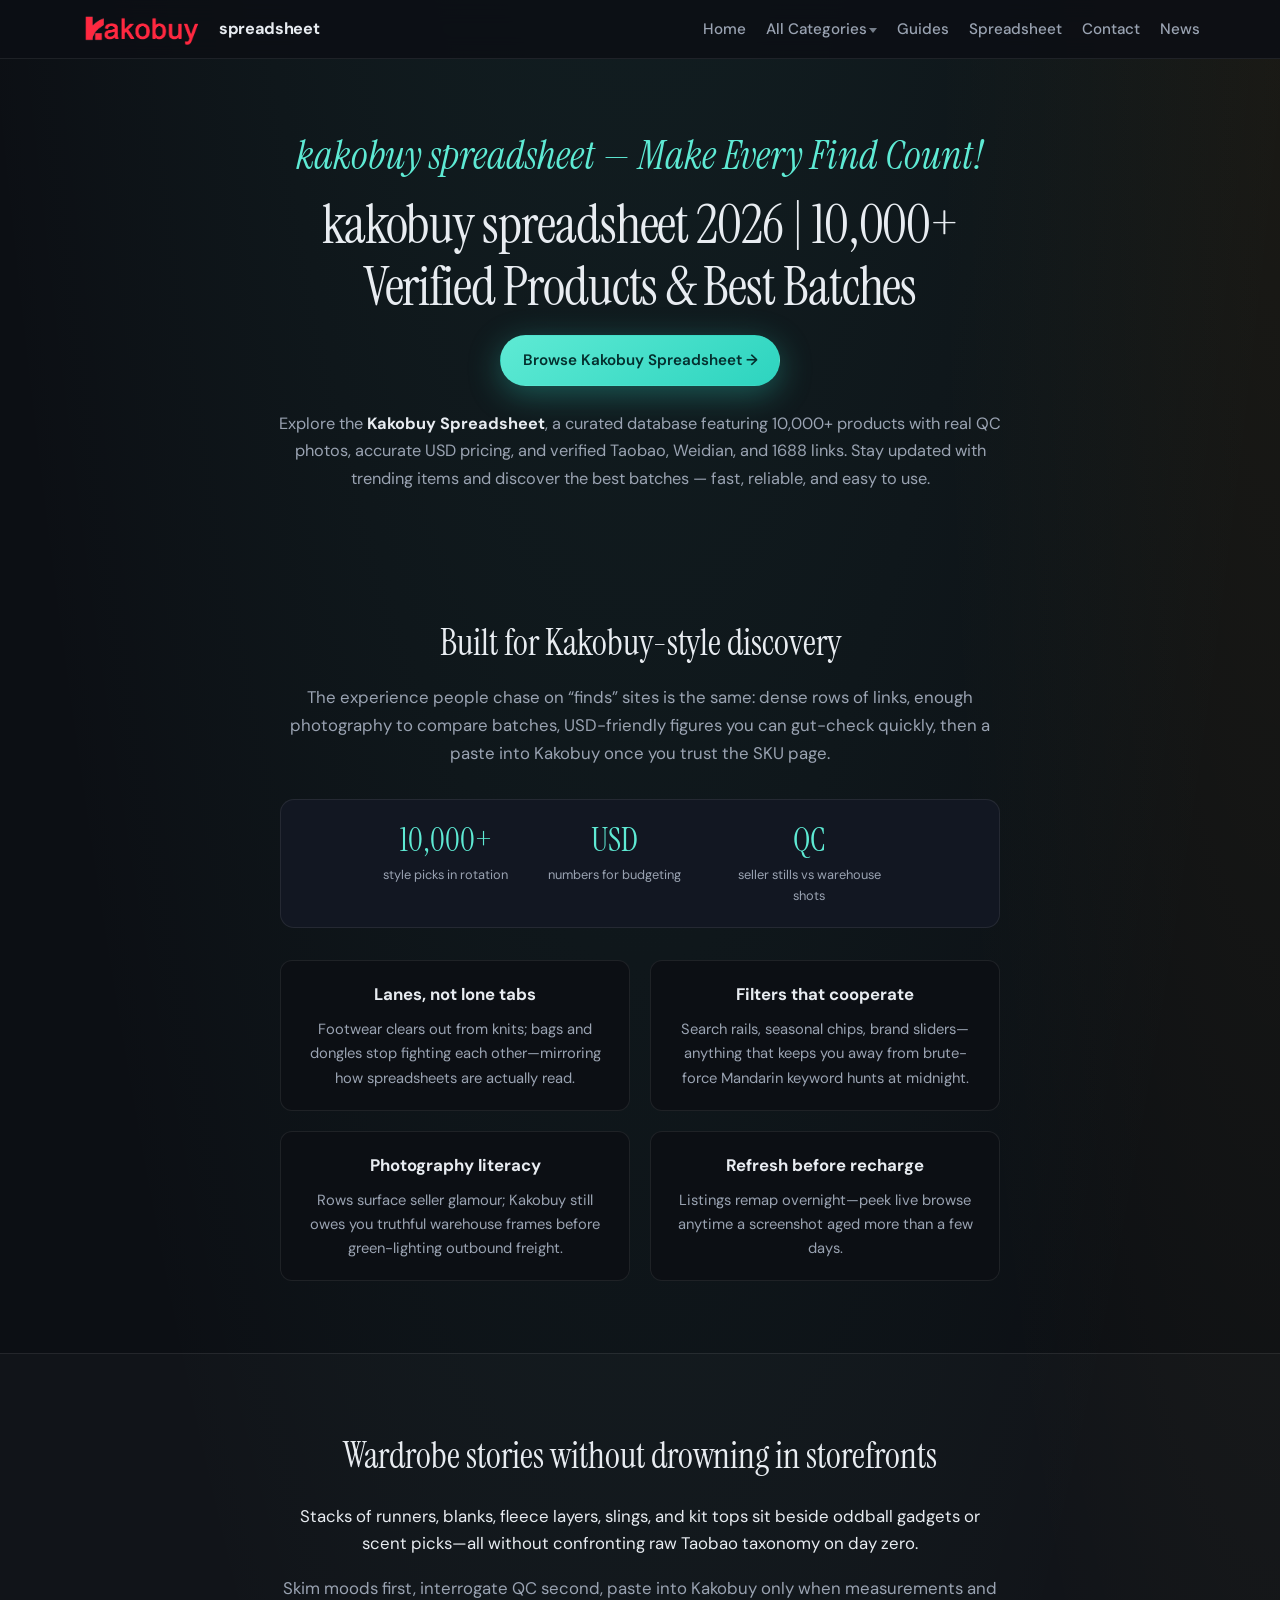
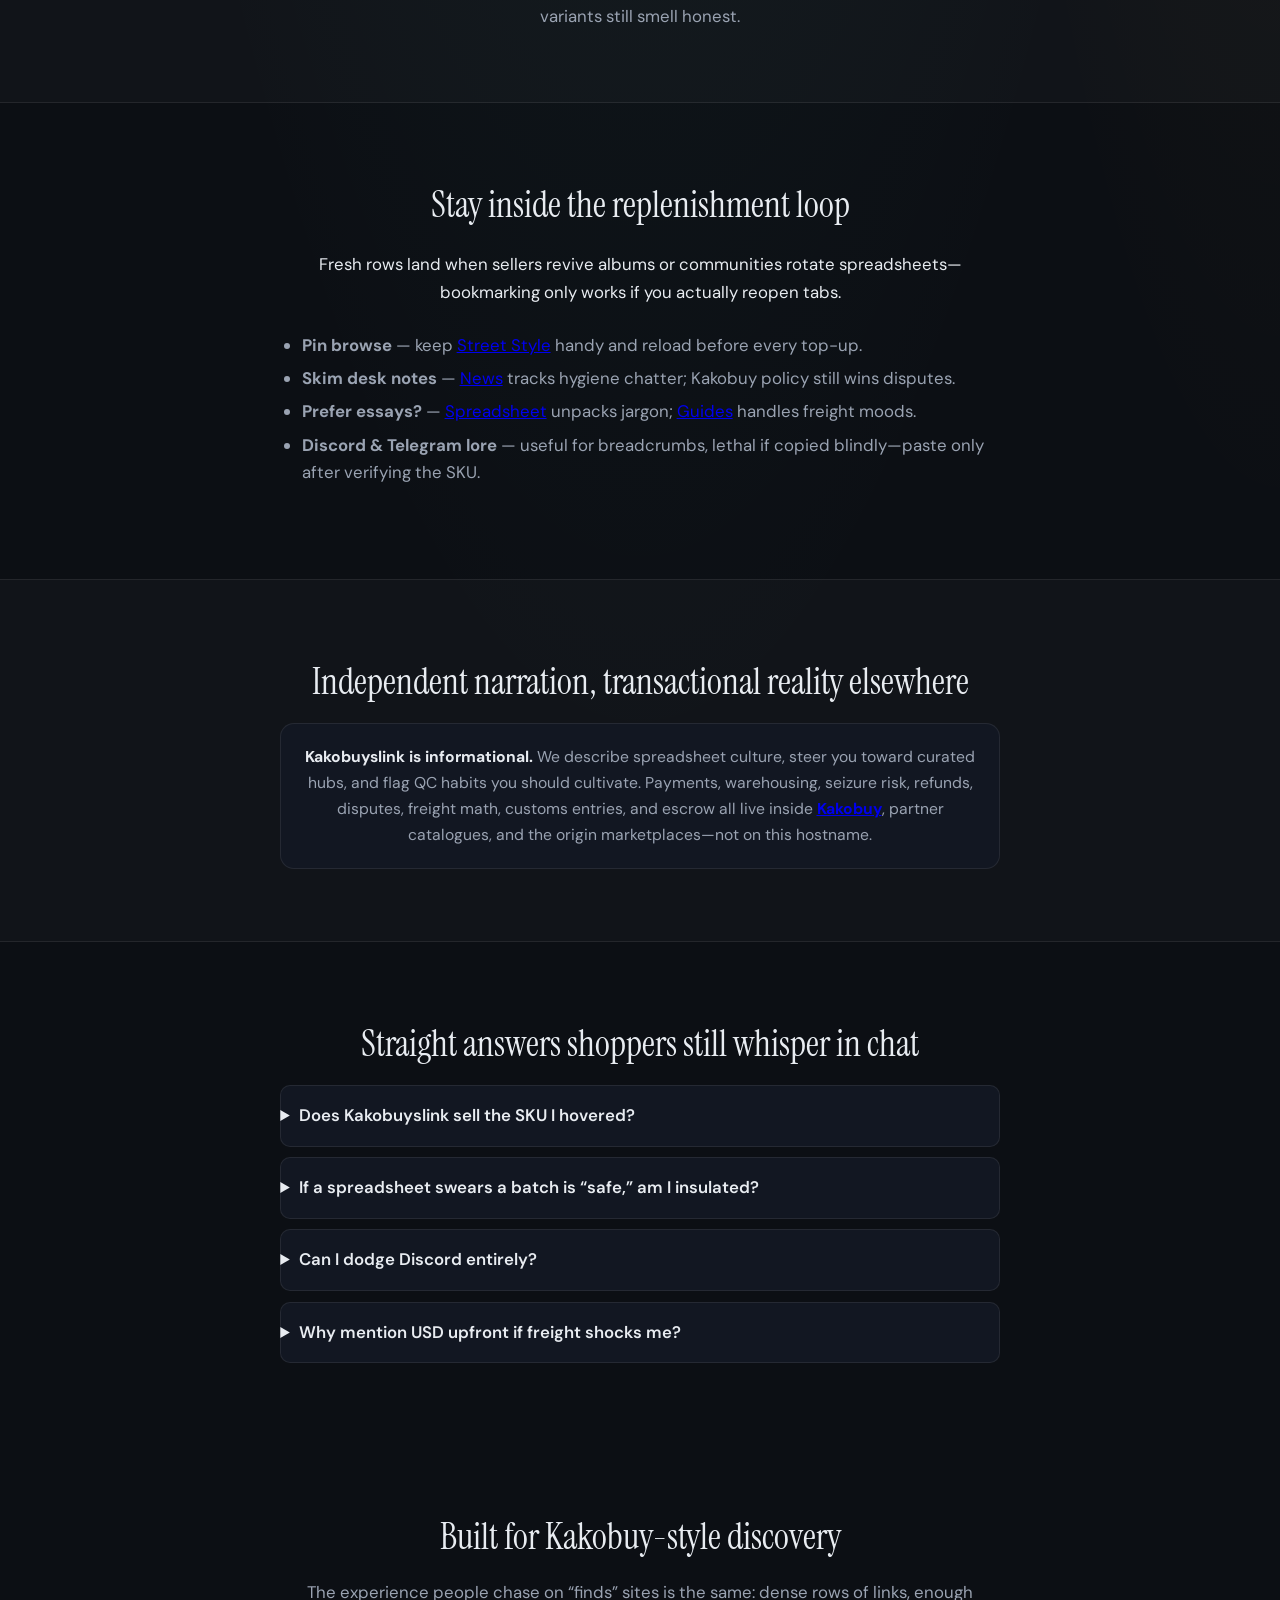
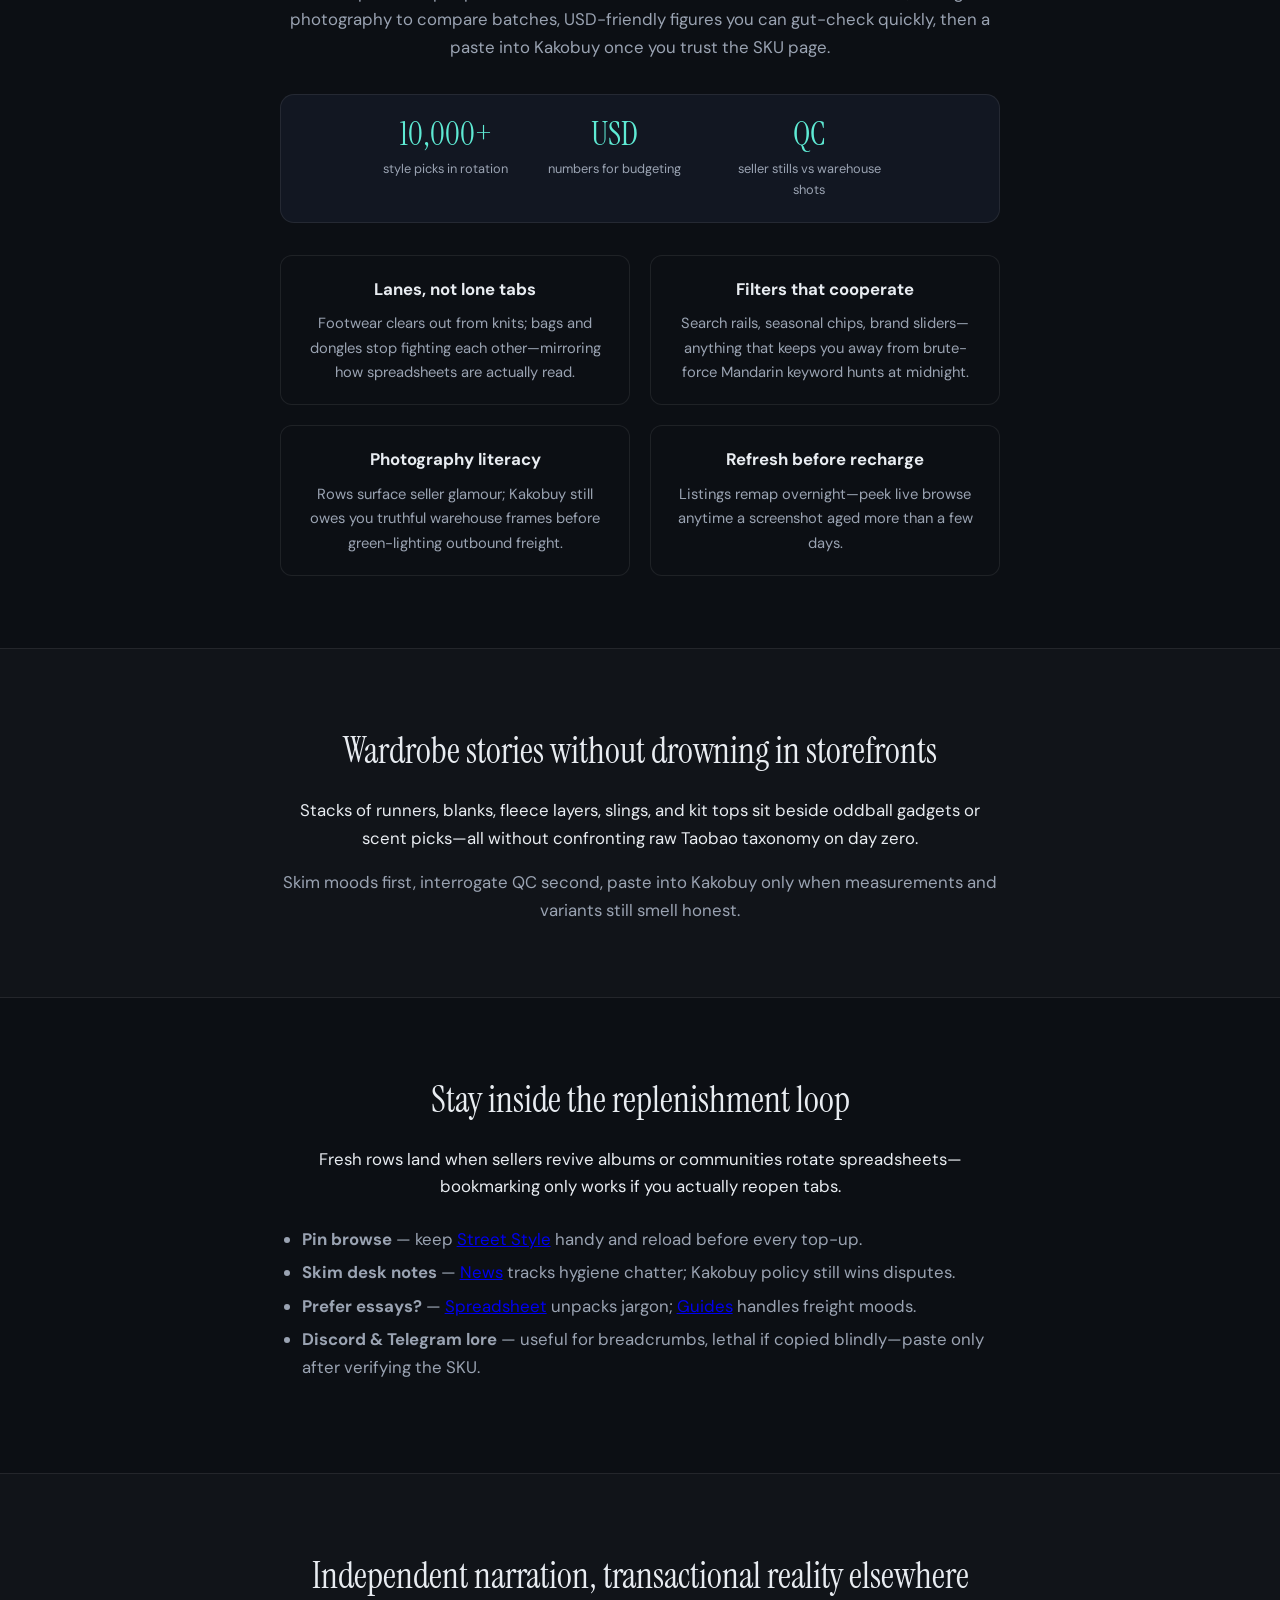
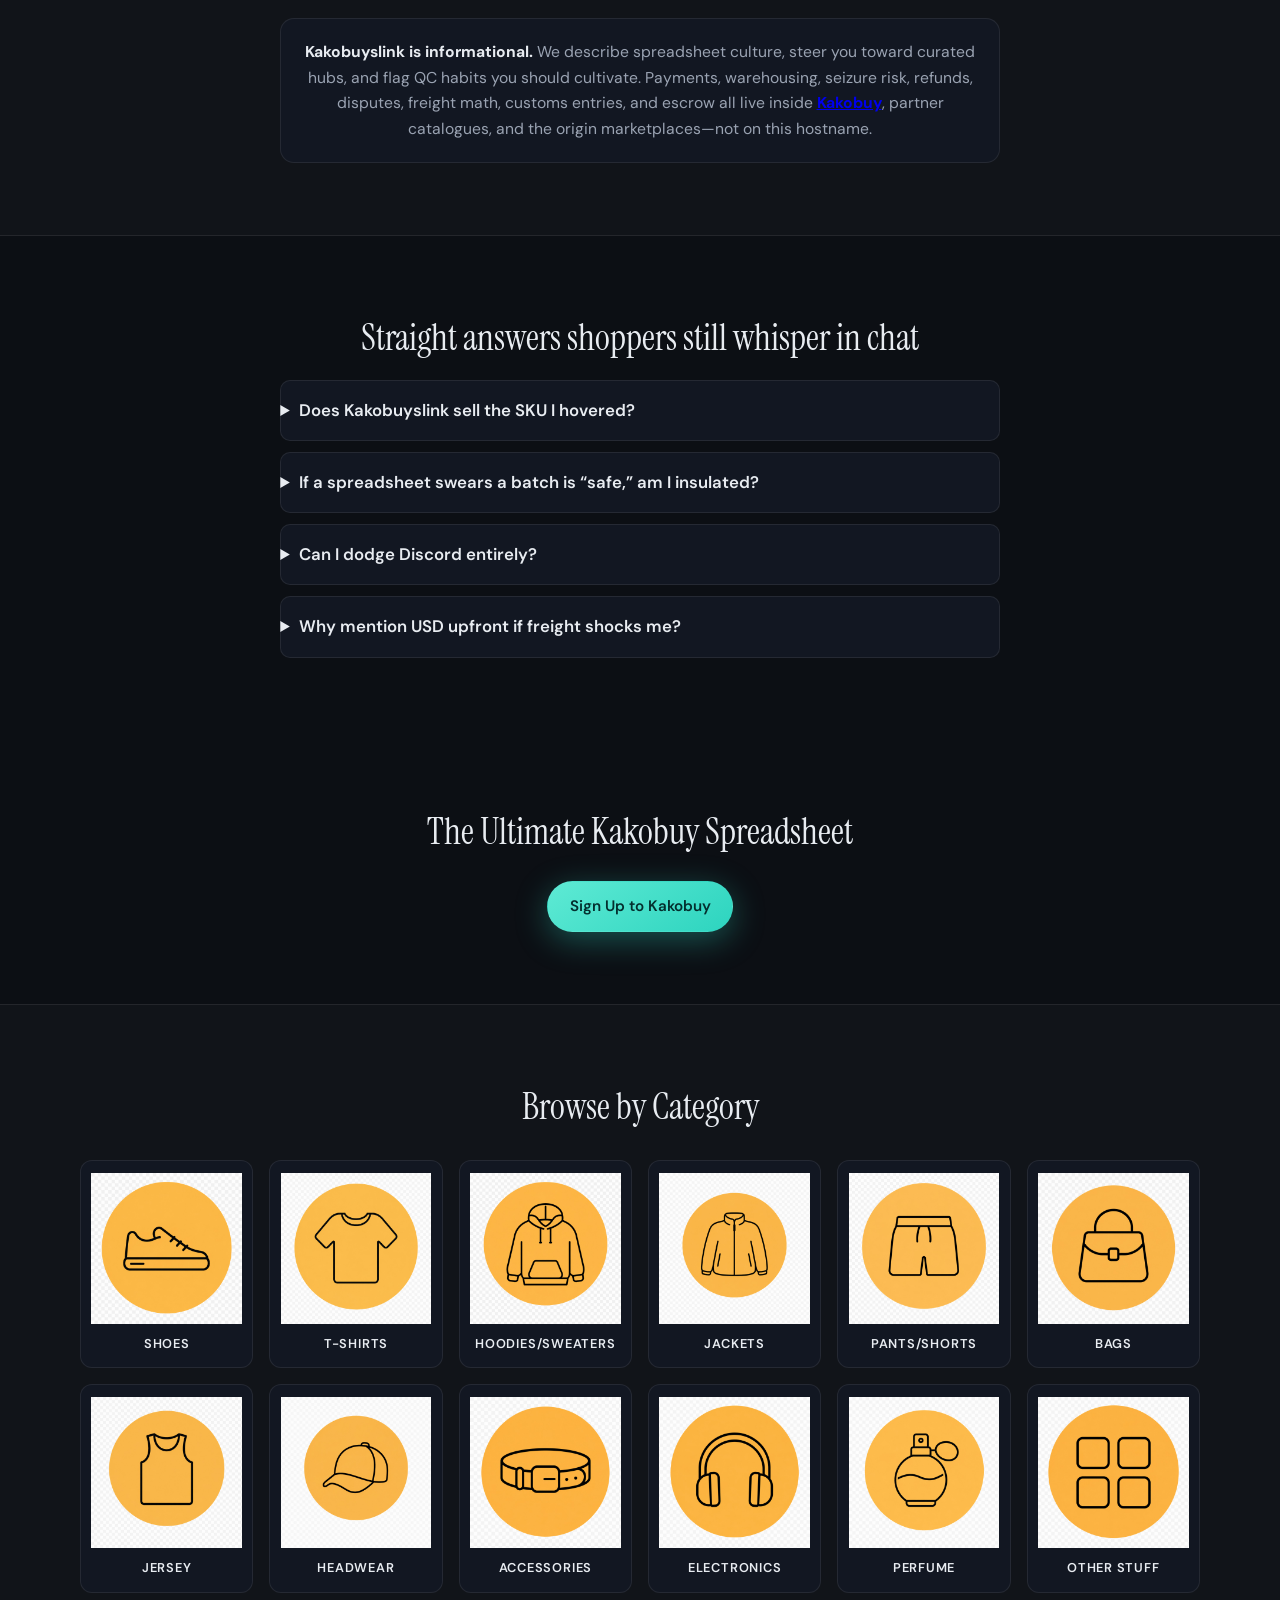
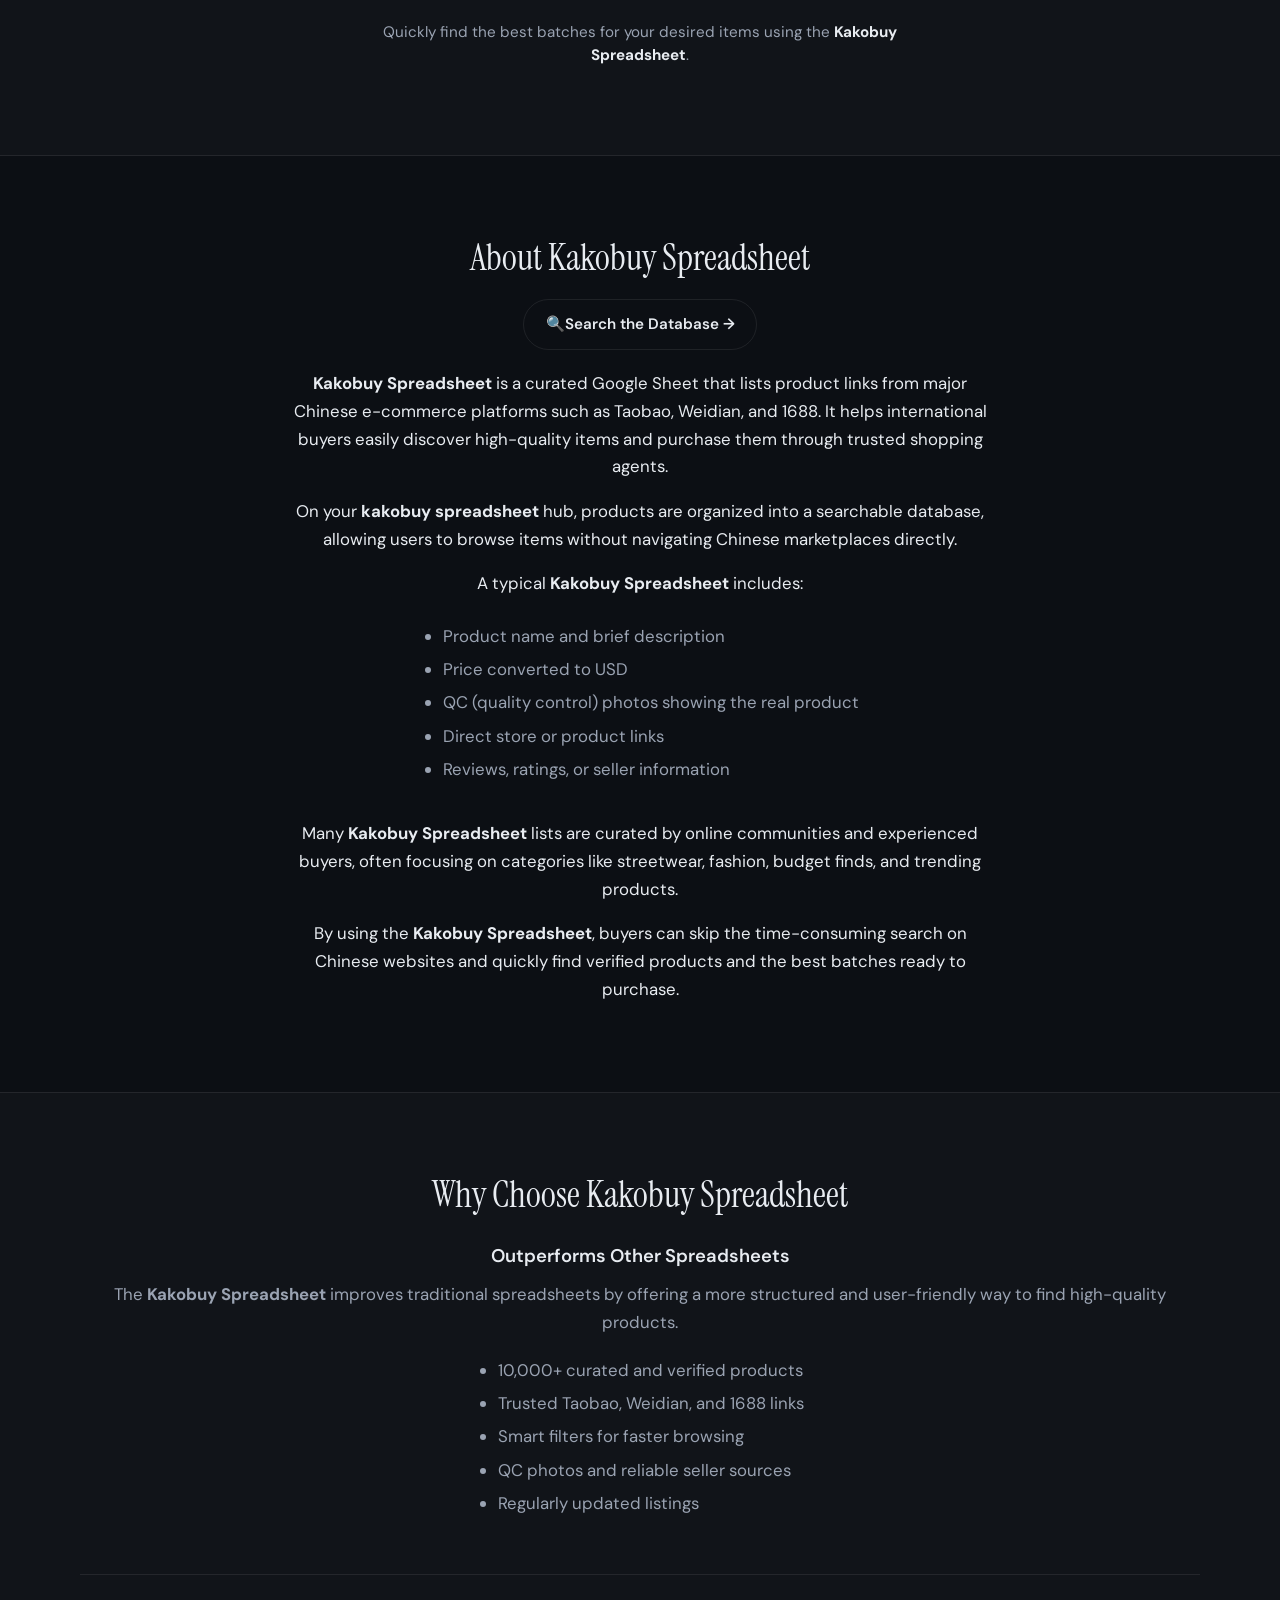
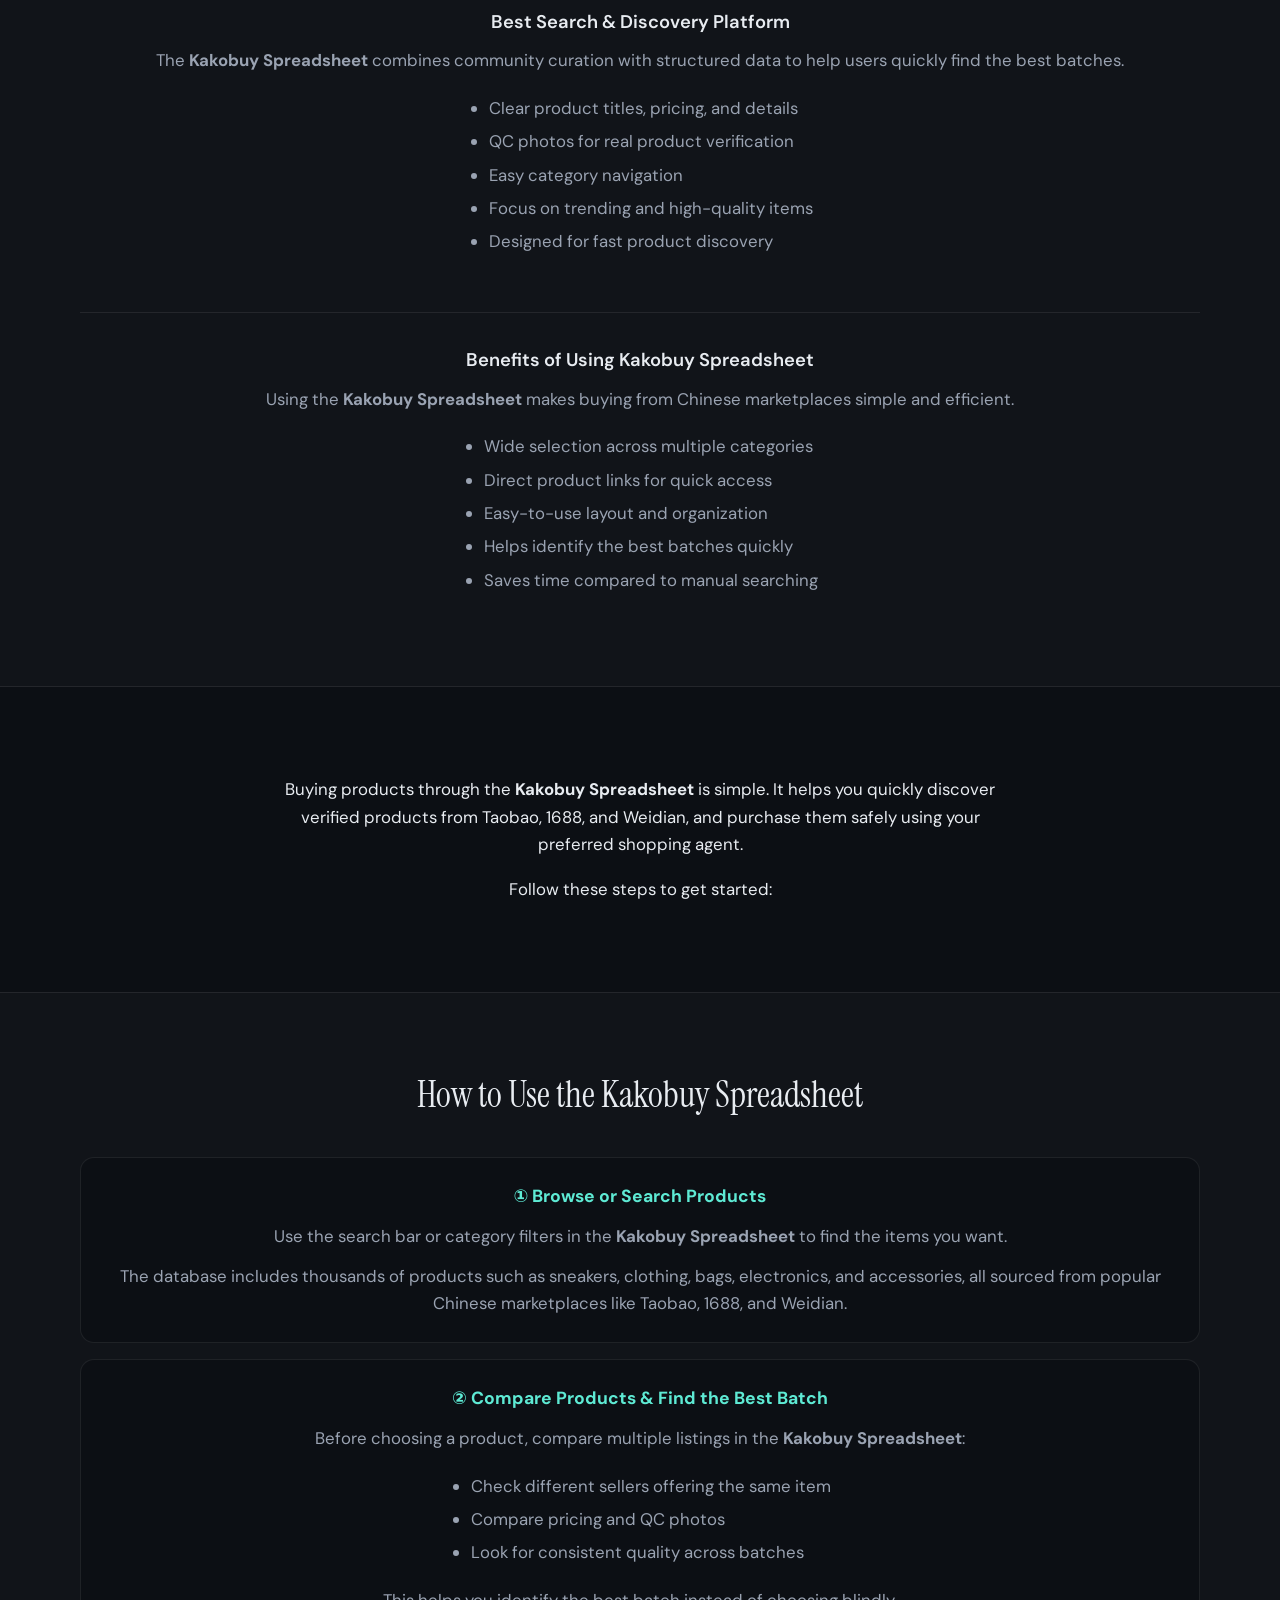
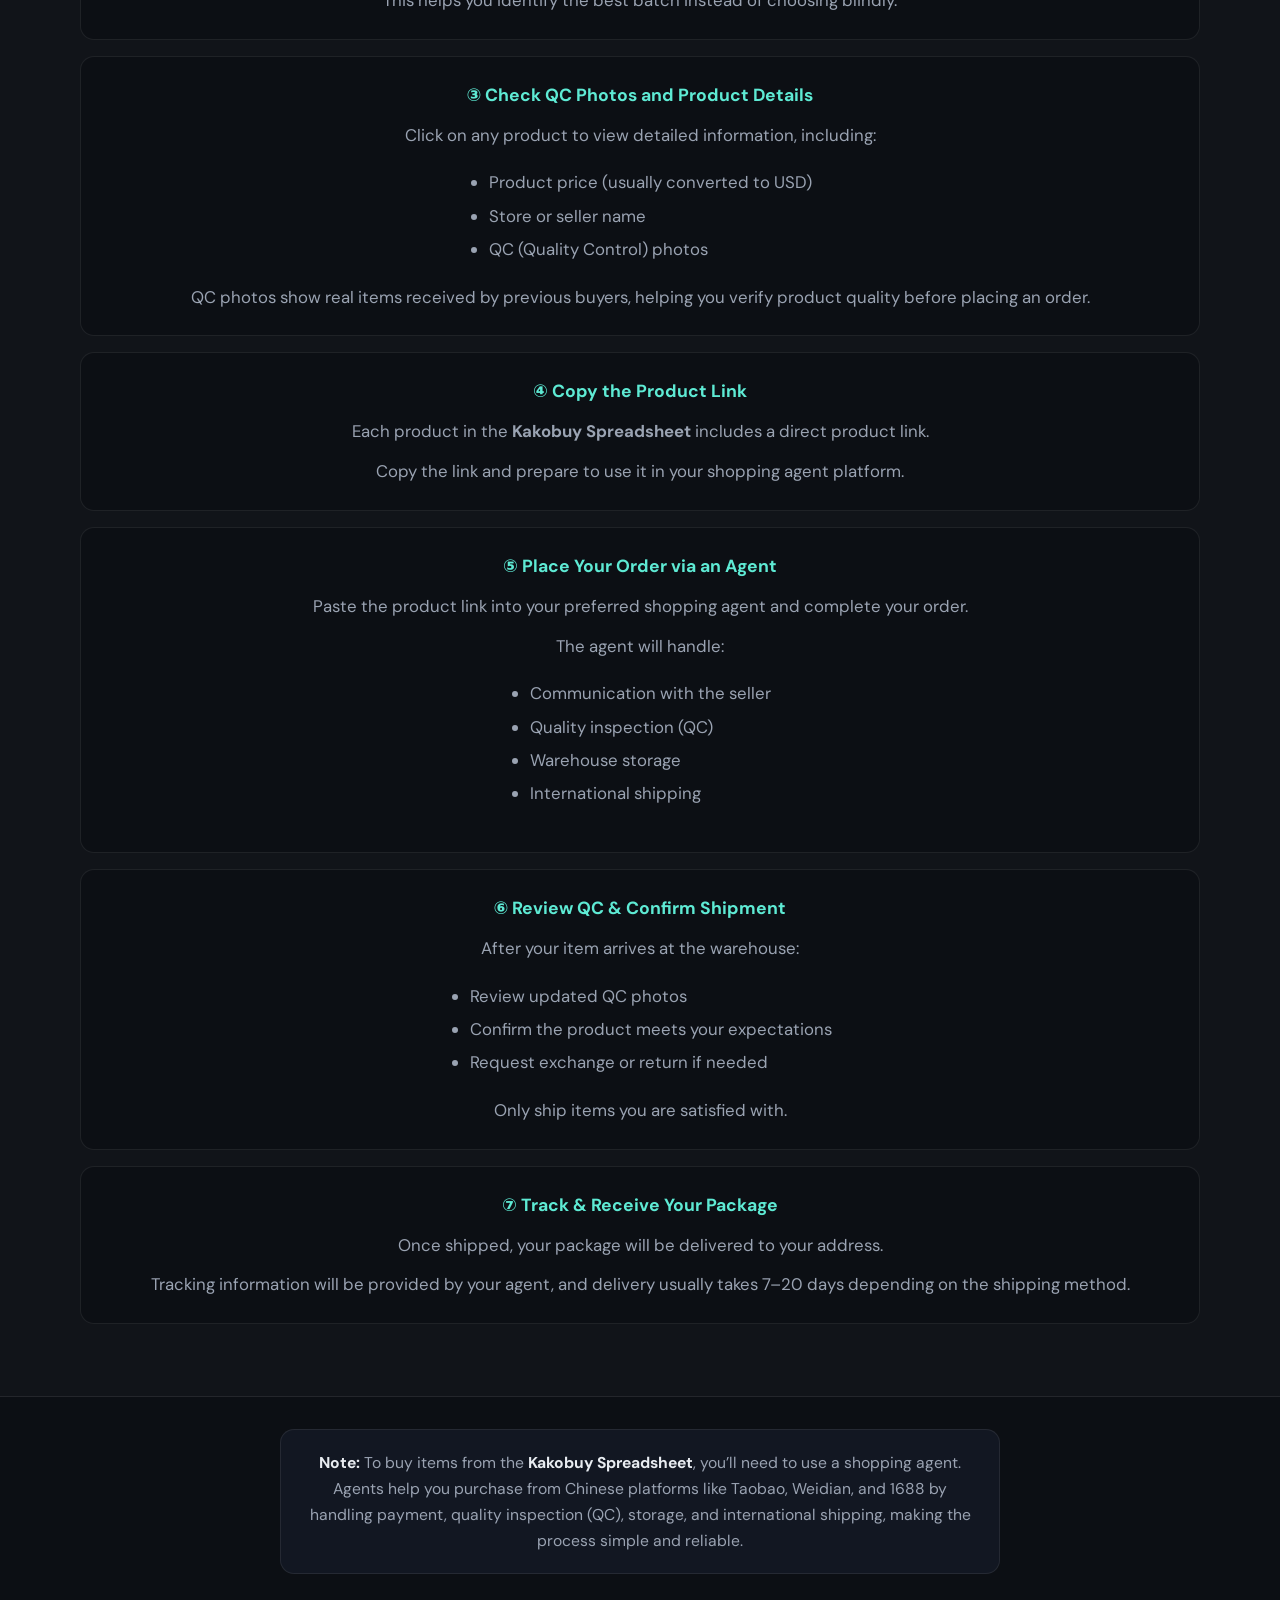
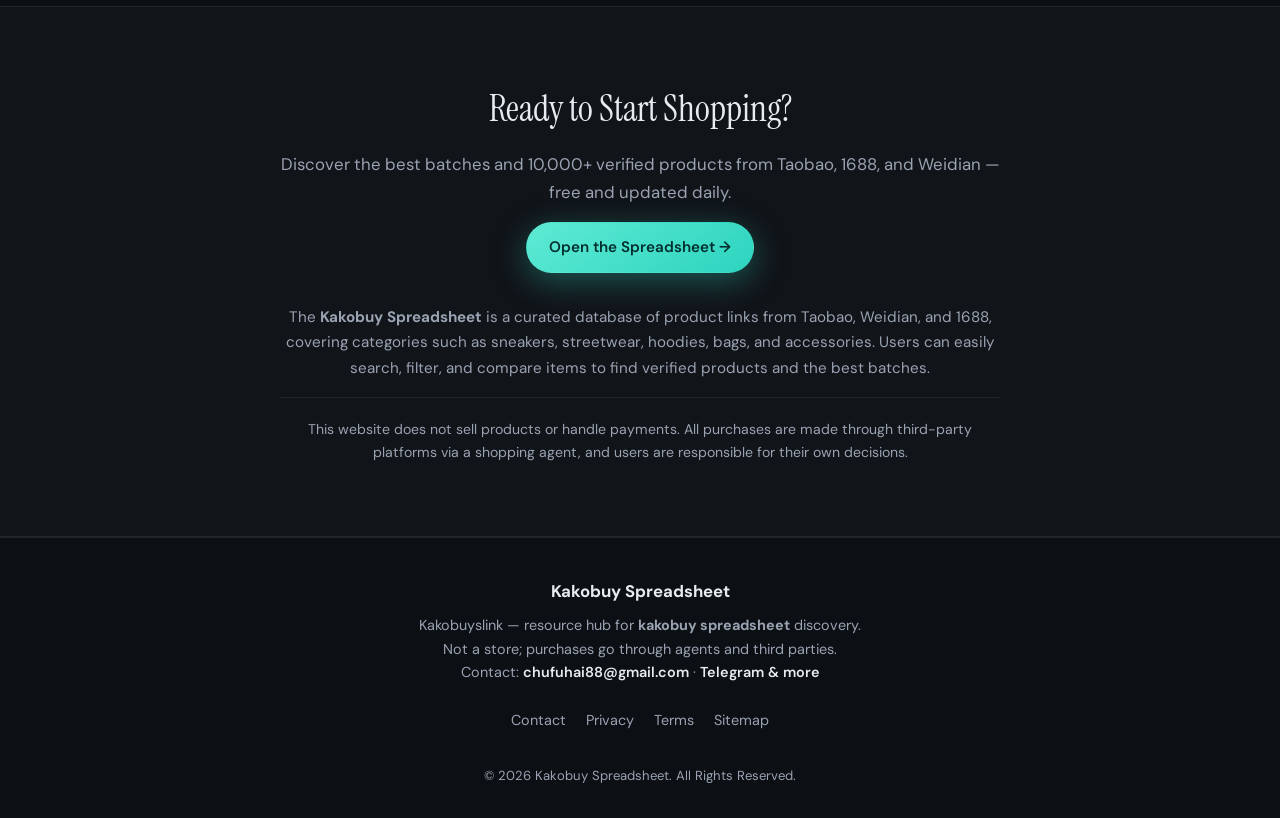
==== commit 986cf62e: "Update Kakobuy wordmark logo, favicon, and OG images Co-authored-by: Cursor <cursoragent@cursor.com>" ====
--- a/index.html
+++ b/index.html
@@ -12,17 +12,17 @@
   <meta property="og:title" content="kakobuy spreadsheet 2026 | 10,000+ Verified Products &amp; Best Batches">
   <meta property="og:description" content="Curated Kakobuy Spreadsheet with real QC photos, USD pricing, and verified links from Taobao, Weidian, and 1688. Updated picks and best batches.">
   <meta property="og:locale" content="en_US">
-  <meta property="og:image" content="https://kakobuyslink.com/assets/img/logo-icon.png">
+  <meta property="og:image" content="https://kakobuyslink.com/assets/img/logo-kakobuy-wordmark.png">
   <meta property="og:image:alt" content="Kakobuyslink — Kakobuy Spreadsheet hub">
   <meta name="twitter:card" content="summary_large_image">
-  <meta name="twitter:image" content="https://kakobuyslink.com/assets/img/logo-icon.png">
+  <meta name="twitter:image" content="https://kakobuyslink.com/assets/img/logo-kakobuy-wordmark.png">
   <meta name="twitter:title" content="kakobuy spreadsheet 2026 | Kakobuyslink">
   <meta name="twitter:description" content="10,000+ verified products, QC photos, and trusted marketplace links — the Kakobuy Spreadsheet hub.">
   <link rel="preconnect" href="https://fonts.googleapis.com">
   <link rel="preconnect" href="https://fonts.gstatic.com" crossorigin>
   <link href="https://fonts.googleapis.com/css2?family=DM+Sans:ital,opsz,wght@0,9..40,400;0,9..40,500;0,9..40,600;0,9..40,700;1,9..40,400&family=Instrument+Serif:ital@0;1&display=swap" rel="stylesheet">
   <link rel="icon" type="image/png" href="assets/img/logo-icon.png">
-  <link rel="apple-touch-icon" href="assets/img/logo-icon.png">
+  <link rel="apple-touch-icon" href="assets/img/apple-touch-icon.png">
   <link rel="stylesheet" href="assets/css/style.css">
   <!-- Primary CTAs ("Browse...", "Search the Database...", "Open the Spreadsheet") point to external catalog — update hrefs if URL changes. -->
   <script type="application/ld+json">
@@ -78,8 +78,8 @@
   <header class="site-header">
     <div class="wrap header-inner">
       <a class="logo" href="/" aria-label="kakobuy spreadsheet home">
-        <img class="logo-mark" src="assets/img/logo-icon.png" width="36" height="36" alt="" decoding="async">
-        <span class="logo-text">kakobuy spreadsheet</span>
+        <img class="logo-mark logo-wordmark" src="assets/img/logo-kakobuy-wordmark.png" width="642" height="162" alt="kakobuy" decoding="async">
+        <span class="logo-text">spreadsheet</span>
       </a>
       <button type="button" class="nav-toggle" aria-expanded="false" aria-controls="site-nav" id="nav-toggle">
         <span class="nav-toggle-bar"></span>
--- a/assets/css/style.css
+++ b/assets/css/style.css
@@ -524,6 +524,10 @@
   line-height: 1.2;
 }
 
+.logo .logo-wordmark + .logo-text {
+  margin-left: 0.35em;
+}
+
 .logo-mark {
   display: block;
   width: 2.25rem;
@@ -532,6 +536,15 @@
   object-fit: cover;
   flex-shrink: 0;
   box-shadow: 0 1px 0 rgba(255, 255, 255, 0.08);
+}
+
+.logo-mark.logo-wordmark {
+  width: auto;
+  height: clamp(1.45rem, 3.9vw, 1.95rem);
+  max-width: min(200px, 46vw);
+  border-radius: 6px;
+  object-fit: contain;
+  box-shadow: none;
 }
 
 .nav-toggle {
